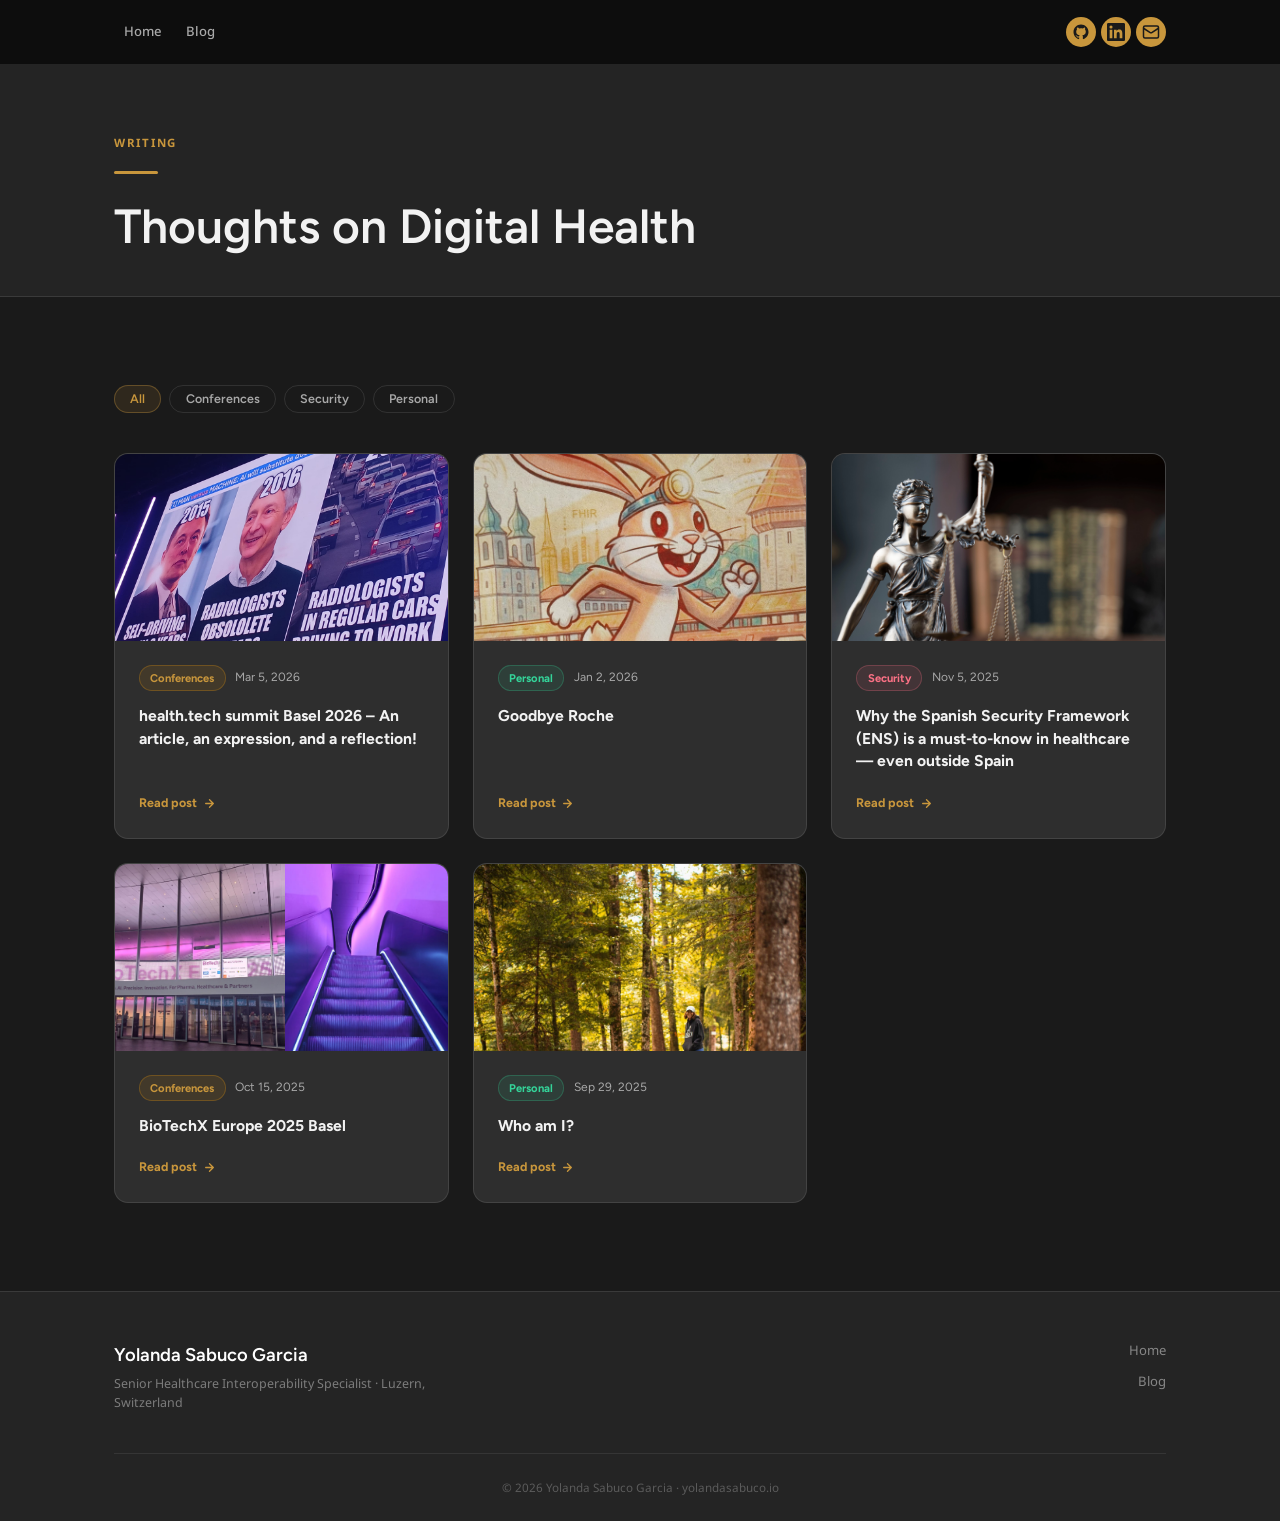
==== blog/index.html @ 7671c520 "Initial commit: static site migrated from WordPress Co-Authored-By: Claude Sonnet 4.6 <noreply@anthr" ====
<!DOCTYPE html>
<html lang="en">
<head>
  <meta charset="UTF-8" />
  <meta name="viewport" content="width=device-width, initial-scale=1.0" />
  <title>Blog — Yolanda Sabuco Garcia</title>
  <meta name="description" content="Articles on healthcare interoperability, FHIR, digital health, security frameworks, and reflections from conferences." />
  <link rel="stylesheet" href="../css/style.css" />
</head>
<body>

<nav class="nav">
  <div class="nav__inner">
    <div class="nav__links">
      <a href="../index.html" class="nav__link">Home</a>
      <a href="../blog/index.html" class="nav__link active">Blog</a>
    </div>
    <div class="nav__social">
      <a href="https://github.com/yoliyu" aria-label="GitHub"><svg width="18" height="18" viewBox="0 0 24 24" fill="currentColor"><path d="M12 2C6.477 2 2 6.477 2 12c0 4.418 2.865 8.166 6.839 9.489.5.092.682-.217.682-.482 0-.237-.009-.868-.013-1.703-2.782.604-3.369-1.342-3.369-1.342-.454-1.155-1.11-1.463-1.11-1.463-.908-.62.069-.608.069-.608 1.003.07 1.531 1.03 1.531 1.03.892 1.529 2.341 1.087 2.91.831.092-.646.35-1.086.636-1.336-2.22-.253-4.555-1.11-4.555-4.943 0-1.091.39-1.984 1.029-2.683-.103-.253-.446-1.27.098-2.647 0 0 .84-.269 2.75 1.025A9.578 9.578 0 0 1 12 6.836c.85.004 1.705.115 2.504.337 1.909-1.294 2.747-1.025 2.747-1.025.546 1.377.203 2.394.1 2.647.64.699 1.028 1.592 1.028 2.683 0 3.842-2.339 4.687-4.566 4.935.359.309.678.919.678 1.852 0 1.336-.012 2.415-.012 2.743 0 .267.18.578.688.48C19.138 20.163 22 16.418 22 12c0-5.523-4.477-10-10-10z"/></svg></a>
      <a href="https://www.linkedin.com/in/yolanda-sabuco-garcia/" aria-label="LinkedIn"><svg width="18" height="18" viewBox="0 0 24 24" fill="currentColor"><path d="M20.447 20.452h-3.554v-5.569c0-1.328-.027-3.037-1.852-3.037-1.853 0-2.136 1.445-2.136 2.939v5.667H9.351V9h3.414v1.561h.046c.477-.9 1.637-1.85 3.37-1.85 3.601 0 4.267 2.37 4.267 5.455v6.286zM5.337 7.433a2.062 2.062 0 0 1-2.063-2.065 2.064 2.064 0 1 1 2.063 2.065zm1.782 13.019H3.555V9h3.564v11.452zM22.225 0H1.771C.792 0 0 .774 0 1.729v20.542C0 23.227.792 24 1.771 24h20.451C23.2 24 24 23.227 24 22.271V1.729C24 .774 23.2 0 22.222 0h.003z"/></svg></a>
      <a href="mailto:info@yolandasabuco.io" aria-label="Email"><svg width="18" height="18" viewBox="0 0 24 24" fill="none" stroke="currentColor" stroke-width="2"><rect x="2" y="4" width="20" height="16" rx="2"/><path d="m22 7-8.97 5.7a1.94 1.94 0 0 1-2.06 0L2 7"/></svg></a>
    </div>
    <button class="nav__hamburger" aria-label="Open menu"><span></span><span></span><span></span></button>
  </div>
  <div class="nav__mobile-menu">
    <a href="../index.html" class="nav__mobile-link">Home</a>
    <a href="../blog/index.html" class="nav__mobile-link">Blog</a>
  </div>
</nav>

<!-- Blog Header -->
<section style="padding-top: calc(var(--nav-height) + 4rem); padding-bottom: 0; background: var(--surface); border-bottom: 1px solid var(--border);">
  <div class="container">
    <div class="section-title">
      <span class="section-label">Writing</span>
      <div class="divider"></div>
      <h1 style="font-size: clamp(2rem, 4vw, 3rem); margin-bottom: 0.5rem;">Thoughts on Digital Health</h1>
  </div>
</section>

<!-- Filter + Posts -->
<section>
  <div class="container">

    <div class="filter-row" role="group" aria-label="Filter posts by category">
      <button class="filter-btn active" data-filter="all">All</button>
      <button class="filter-btn" data-filter="conferences">Conferences</button>
      <button class="filter-btn" data-filter="security">Security</button>
      <button class="filter-btn" data-filter="personal">Personal</button>
    </div>

    <div class="blog-grid">

      <a class="blog-card" data-category="conferences" href="health-tech-summit-2026.html">
        <div class="blog-img-wrap">
          <img class="blog-img" src="../images/blog/WhatsApp-Image-2026-03-04-at-17.52.22.jpeg" alt="health.tech summit Basel 2026" loading="lazy">
        </div>
        <div class="blog-body">
          <div class="blog-meta">
            <span class="cat-pill cat-conferences">Conferences</span>
            <span class="blog-date">Mar 5, 2026</span>
          </div>
          <div class="blog-title">health.tech summit Basel 2026 – An article, an expression, and a reflection!</div>
          <span class="blog-read">
            Read post
            <svg viewBox="0 0 24 24" fill="none" stroke="currentColor" stroke-width="2.5" stroke-linecap="round" stroke-linejoin="round" aria-hidden="true"><path d="M5 12h14M12 5l7 7-7 7"/></svg>
          </span>
        </div>
      </a>

      <a class="blog-card" data-category="personal" href="goodbye-roche.html">
        <div class="blog-img-wrap">
          <img class="blog-img" src="../images/blog/Goodbye-e1767379319124.png" alt="Goodbye Roche" loading="lazy">
        </div>
        <div class="blog-body">
          <div class="blog-meta">
            <span class="cat-pill cat-personal">Personal</span>
            <span class="blog-date">Jan 2, 2026</span>
          </div>
          <div class="blog-title">Goodbye Roche</div>
          <span class="blog-read">
            Read post
            <svg viewBox="0 0 24 24" fill="none" stroke="currentColor" stroke-width="2.5" stroke-linecap="round" stroke-linejoin="round" aria-hidden="true"><path d="M5 12h14M12 5l7 7-7 7"/></svg>
          </span>
        </div>
      </a>

      <a class="blog-card" data-category="security" href="spanish-security-framework.html">
        <div class="blog-img-wrap">
          <img class="blog-img" src="../images/blog/justice-e1762327016691.png" alt="Spanish Security Framework ENS" loading="lazy">
        </div>
        <div class="blog-body">
          <div class="blog-meta">
            <span class="cat-pill cat-security">Security</span>
            <span class="blog-date">Nov 5, 2025</span>
          </div>
          <div class="blog-title">Why the Spanish Security Framework (ENS) is a must-to-know in healthcare — even outside Spain</div>
          <span class="blog-read">
            Read post
            <svg viewBox="0 0 24 24" fill="none" stroke="currentColor" stroke-width="2.5" stroke-linecap="round" stroke-linejoin="round" aria-hidden="true"><path d="M5 12h14M12 5l7 7-7 7"/></svg>
          </span>
        </div>
      </a>

      <a class="blog-card" data-category="conferences" href="biotechx-2025.html">
        <div class="blog-img-wrap">
          <img class="blog-img" src="../images/blog/biotechx.png" alt="BioTechX Europe 2025 Basel" loading="lazy">
        </div>
        <div class="blog-body">
          <div class="blog-meta">
            <span class="cat-pill cat-conferences">Conferences</span>
            <span class="blog-date">Oct 15, 2025</span>
          </div>
          <div class="blog-title">BioTechX Europe 2025 Basel</div>
          <span class="blog-read">
            Read post
            <svg viewBox="0 0 24 24" fill="none" stroke="currentColor" stroke-width="2.5" stroke-linecap="round" stroke-linejoin="round" aria-hidden="true"><path d="M5 12h14M12 5l7 7-7 7"/></svg>
          </span>
        </div>
      </a>

      <a class="blog-card" data-category="personal" href="who-am-i.html">
        <div class="blog-img-wrap">
          <img class="blog-img" src="../images/blog/WhatsApp-Image-2025-09-22-at-23.16.43-1-scaled-e1759166299382.jpeg" alt="Who am I?" loading="lazy" style="object-position:top;">
        </div>
        <div class="blog-body">
          <div class="blog-meta">
            <span class="cat-pill cat-personal">Personal</span>
            <span class="blog-date">Sep 29, 2025</span>
          </div>
          <div class="blog-title">Who am I?</div>
          <span class="blog-read">
            Read post
            <svg viewBox="0 0 24 24" fill="none" stroke="currentColor" stroke-width="2.5" stroke-linecap="round" stroke-linejoin="round" aria-hidden="true"><path d="M5 12h14M12 5l7 7-7 7"/></svg>
          </span>
        </div>
      </a>

    </div>
  </div>
</section>

<footer class="footer">
  <div class="container">
    <div class="footer__inner">
      <div class="footer__brand">
        <div class="footer__logo">Yolanda Sabuco Garcia</div>
        <div class="footer__tagline">Senior Healthcare Interoperability Specialist · Luzern, Switzerland</div>
      </div>
      <div class="footer__links">
        <a href="../index.html"        class="footer__link">Home</a>
        <a href="../blog/index.html"   class="footer__link">Blog</a>
      </div>
    </div>
    <div class="footer__copyright">© 2026 Yolanda Sabuco Garcia · yolandasabuco.io</div>
  </div>
</footer>

<button class="back-to-top" aria-label="Back to top">
  <svg width="16" height="16" viewBox="0 0 24 24" fill="none" stroke="currentColor" stroke-width="2.5"><polyline points="18 15 12 9 6 15"/></svg>
</button>

<script src="../js/main.js"></script>
</body>
</html>
---- css/style.css ----
/* =====================================================
   YOLANDA SABUCO — Portfolio Website
   Design: Academic, Clean, Professional
   ===================================================== */

@import url('https://fonts.googleapis.com/css2?family=Figtree:wght@300;400;500;600;700;800&family=Noto+Sans:ital,wght@0,300;0,400;0,500;0,700;1,400&family=JetBrains+Mono:wght@400;500&display=swap');

/* === VARIABLES === */
:root {
  --bg: #1a1a1a;
  --surface: #242424;
  --surface-2: #2e2e2e;
  --border: rgba(255,255,255,0.10);
  --text: #f2f2f2;
  --text-secondary: #a8a8a8;
  --text-muted: #6e6e6e;
  --accent: #c8963c;
  --accent-hover: #b5832f;
  --accent-warm: #c8963c;
  --accent-warm-hover: #b5832f;
  --accent-warm-light: rgba(200,150,60,0.10);
  --accent-light: rgba(200,150,60,0.10);
  --tag-bg: rgba(255,255,255,0.06);
  --tag-text: #8a8a8a;

  --font-serif: 'Figtree', sans-serif;
  --font-sans: 'Noto Sans', system-ui, -apple-system, sans-serif;
  --font-mono: 'JetBrains Mono', 'Courier New', monospace;

  --banner-height: 36px;
  --nav-height: 64px;
  --max-width: 1100px;
  --max-narrow: 760px;
  --radius-sm: 4px;
  --radius-md: 8px;
  --radius-lg: 14px;

  --shadow-sm: 0 1px 3px rgba(0,0,0,0.45);
  --shadow-md: 0 4px 16px rgba(0,0,0,0.55);
  --shadow-lg: 0 8px 32px rgba(0,0,0,0.65);

  --transition: 200ms ease;
  --transition-slow: 400ms ease;

  /* aliases for ported components */
  --a1: var(--accent);
  --a2: #34d399;
  --a3: var(--accent-warm);
  --muted: var(--text-secondary);
  --fh: var(--font-serif);
  --r: var(--radius-lg);
  --ease: cubic-bezier(.4,0,.2,1);
}

/* === SCROLLBAR === */
::-webkit-scrollbar { width: 3px; }
::-webkit-scrollbar-track { background: var(--bg); }
::-webkit-scrollbar-thumb { background: var(--accent); border-radius: 2px; }

/* === RESET === */
*, *::before, *::after { box-sizing: border-box; margin: 0; padding: 0; }

html {
  scroll-behavior: smooth;
  scroll-padding-top: var(--nav-height);
  font-size: 16px;
}

body {
  font-family: var(--font-sans);
  line-height: 1.65;
  color: var(--text);
  background: var(--bg);
  -webkit-font-smoothing: antialiased;
  overflow-x: hidden;
}

img { max-width: 100%; height: auto; display: block; }
a { color: var(--accent); text-decoration: none; transition: color var(--transition); }
a:hover { color: var(--accent-warm); }
ul, ol { list-style: none; }

/* === TYPOGRAPHY === */
h1, h2, h3, h4, h5 {
  font-family: var(--font-serif);
  font-weight: 600;
  line-height: 1.2;
  color: var(--text);
}
h1 { font-size: clamp(2.4rem, 5vw, 3.6rem); }
h2 { font-size: clamp(1.7rem, 3.5vw, 2.4rem); }
h3 { font-size: clamp(1.2rem, 2.5vw, 1.6rem); }
h4 { font-size: 1.1rem; }
p { margin-bottom: 1em; }
p:last-child { margin-bottom: 0; }

code {
  font-family: var(--font-mono);
  font-size: 0.87em;
  background: var(--surface-2);
  padding: 0.15em 0.4em;
  border-radius: var(--radius-sm);
  color: #34d399;
}

pre {
  font-family: var(--font-mono);
  background: #0d1117;
  color: #e6edf3;
  padding: 1.5rem;
  border-radius: var(--radius-md);
  overflow-x: auto;
  font-size: 0.875rem;
  line-height: 1.65;
  margin: 1.5rem 0;
  border: 1px solid #30363d;
}
pre code { background: none; color: inherit; padding: 0; font-size: inherit; }

/* === LAYOUT === */
.container { max-width: var(--max-width); margin: 0 auto; padding: 0 1.5rem; }
.container--narrow { max-width: var(--max-narrow); }

section { padding: 5.5rem 0; }

.section-label {
  display: inline-block;
  font-size: 0.72rem;
  font-weight: 700;
  letter-spacing: 0.15em;
  text-transform: uppercase;
  color: var(--accent-warm);
  margin-bottom: 0.6rem;
}

.section-title { margin-bottom: 2.5rem; }
.section-title h2 { margin-bottom: 0.5rem; }
.section-title p { color: var(--text-secondary); max-width: 580px; }

.divider {
  width: 44px; height: 3px;
  background: linear-gradient(90deg, var(--accent-warm), var(--accent));
  border-radius: 2px;
  margin: 0.6rem 0 1.5rem;
}

/* === BUTTONS === */
.btn {
  display: inline-flex; align-items: center; gap: 0.5rem;
  padding: 0.6rem 1.35rem;
  border-radius: var(--radius-md);
  font-size: 0.88rem; font-weight: 500; font-family: var(--font-sans);
  cursor: pointer; border: 2px solid transparent;
  transition: all var(--transition);
  text-decoration: none; white-space: nowrap;
}
.btn--primary { background: var(--accent); color: #fff; }
.btn--primary:hover { background: var(--accent-hover); color: #fff; transform: translateY(-1px); box-shadow: var(--shadow-md); }
.btn--warm { background: var(--accent-warm); color: #fff; }
.btn--warm:hover { background: var(--accent-warm-hover); color: #fff; transform: translateY(-1px); box-shadow: var(--shadow-md); }
.btn--outline { background: transparent; color: var(--accent); border-color: var(--border); }
.btn--outline:hover { border-color: var(--accent); background: var(--accent-light); color: var(--accent); }

/* === AI BANNER === */
.ai-banner {
  position: fixed; top: 0; left: 0; right: 0; z-index: 200;
  height: var(--banner-height);
  display: flex; align-items: center; justify-content: center; gap: .6rem;
  font-size: .72rem; font-family: var(--font-sans); letter-spacing: .06em;
  text-transform: uppercase; color: rgba(255,255,255,0.88);
  background: linear-gradient(90deg, #7c3aed, #a855f7, #ec4899, #f59e0b, #a855f7, #7c3aed);
  background-size: 300% 100%;
  animation: bannerShift 6s linear infinite;
  overflow: hidden;
}
.ai-banner::after {
  content: '';
  position: absolute; inset: 0;
  background: linear-gradient(90deg, transparent 0%, rgba(255,255,255,0.12) 50%, transparent 100%);
  animation: bannerShimmer 2.4s ease-in-out infinite;
}
.ai-banner__sparkle {
  font-size: .8rem; opacity: .85;
  animation: sparkle 2s ease-in-out infinite alternate;
}
.ai-banner__text strong { font-weight: 700; letter-spacing: .03em; }

@keyframes bannerShift {
  0%   { background-position: 0% 50%; }
  100% { background-position: 300% 50%; }
}
@keyframes bannerShimmer {
  0%   { transform: translateX(-100%); }
  100% { transform: translateX(100%); }
}
@keyframes sparkle {
  from { transform: scale(1)   rotate(0deg);   opacity: .7; }
  to   { transform: scale(1.3) rotate(20deg);  opacity: 1; }
}

/* Offset nav + hero when banner is present */
.has-banner .nav           { top: var(--banner-height); }
.has-banner .nav__mobile-menu { top: calc(var(--banner-height) + var(--nav-height)); }
.has-banner .hero          { padding-top: calc(var(--banner-height) + var(--nav-height) + 4.5rem); }
html:has(body.has-banner)  { scroll-padding-top: calc(var(--banner-height) + var(--nav-height)); }

/* === NAVIGATION === */
.nav {
  position: fixed; top: 0; left: 0; right: 0; z-index: 100;
  height: var(--nav-height);
  background: rgba(12,12,12,0.94);
  backdrop-filter: blur(12px);
  border-bottom: 1px solid transparent;
  transition: border-color var(--transition), box-shadow var(--transition);
}
.nav.scrolled { border-color: var(--border); box-shadow: var(--shadow-sm); }

.nav__inner {
  display: flex; align-items: center; justify-content: space-between;
  height: 100%; max-width: var(--max-width); margin: 0 auto; padding: 0 1.5rem;
}

.nav__logo {
  display: flex; align-items: center; gap: 0.7rem;
  font-family: var(--font-serif); font-size: 1.1rem; font-weight: 600;
  color: var(--text);
}
.nav__logo img { height: 34px; width: auto; mix-blend-mode: screen; }

.nav__links { display: flex; align-items: center; gap: 0.15rem; }

.nav__link {
  font-size: 0.82rem; font-weight: 500; color: var(--text-secondary);
  padding: 0.35rem 0.65rem; border-radius: var(--radius-sm);
  transition: color var(--transition), background var(--transition);
}
.nav__link:hover, .nav__link.active { color: var(--accent); background: var(--accent-light); }

.nav__social { display: flex; align-items: center; gap: 0.3rem; margin-left: 0.5rem; }
.nav__social a {
  display: flex; align-items: center; justify-content: center;
  width: 30px; height: 30px; border-radius: 50%;
  background: var(--accent); color: var(--bg);
  transition: background var(--transition), transform var(--transition);
}
.nav__social a:hover { background: var(--accent-hover); transform: scale(1.08); color: var(--bg); }

.nav__hamburger {
  display: none; flex-direction: column; gap: 5px;
  cursor: pointer; padding: 0.4rem; background: none; border: none;
}
.nav__hamburger span { display: block; width: 22px; height: 2px; background: var(--text); transition: all var(--transition); }

.nav__mobile-menu {
  display: none;
  position: fixed; top: var(--nav-height); left: 0; right: 0;
  background: var(--bg); border-bottom: 1px solid var(--border);
  padding: 1rem 1.5rem; flex-direction: column; gap: 0.25rem;
  box-shadow: var(--shadow-md); z-index: 99;
}
.nav__mobile-menu.open { display: flex; }
.nav__mobile-link {
  padding: 0.6rem 0.75rem; color: var(--text); border-radius: var(--radius-sm);
  font-size: 0.95rem; font-weight: 500; transition: background var(--transition);
}
.nav__mobile-link:hover { background: var(--surface); color: var(--accent); }

/* === HERO === */
.hero {
  padding-top: calc(var(--nav-height) + 4.5rem);
  padding-bottom: 5rem;
  min-height: 92vh;
  display: flex; align-items: center;
}

.hero__inner {
  display: grid;
  grid-template-columns: 1fr 340px;
  gap: 4rem; align-items: center;
}

.hero__open-to-work {
  display: inline-flex; align-items: center; gap: 0.5rem;
  background: rgba(34,197,94,0.1); border: 1px solid rgba(34,197,94,0.4);
  color: #22c55e; padding: 0.3rem 0.85rem; border-radius: 100px;
  font-size: 0.78rem; font-weight: 600; margin-bottom: 0.6rem;
  letter-spacing: 0.03em;
}
.hero__open-to-work::before {
  content: ''; width: 6px; height: 6px;
  background: #22c55e; border-radius: 50%;
  animation: pulse-green 2s ease-in-out infinite;
}
@keyframes pulse-green {
  0%, 100% { opacity: 1; transform: scale(1); }
  50% { opacity: 0.5; transform: scale(0.8); }
}

.hero__badge {
  display: inline-flex; align-items: center; gap: 0.5rem;
  background: var(--accent-warm-light); border: 1px solid rgba(245,158,11,0.35);
  color: var(--accent-warm); padding: 0.3rem 0.85rem; border-radius: 100px;
  font-size: 0.78rem; font-weight: 600; margin-bottom: 1.25rem;
  letter-spacing: 0.03em;
}
.hero__badge::before {
  content: ''; width: 6px; height: 6px;
  background: var(--accent-warm); border-radius: 50%;
}

.hero__name { font-size: clamp(2.8rem, 6vw, 4rem); line-height: 1.05; margin-bottom: 0.4rem; }
.hero__name .accent { color: var(--accent); }

.hero__title {
  font-family: var(--font-serif); font-size: clamp(1.05rem, 2vw, 1.3rem);
  color: var(--text-secondary); font-weight: 400; font-style: italic;
  margin-bottom: 1.5rem;
}

.hero__bio {
  font-size: 1rem; color: var(--text-secondary);
  line-height: 1.75; max-width: 500px; margin-bottom: 1.75rem;
}

.hero__stats { display: flex; gap: 2.5rem; margin-bottom: 2rem; }
.hero__stat-value { font-family: var(--font-serif); font-size: 2.2rem; font-weight: 700; color: var(--accent); line-height: 1; }
.hero__stat-label { font-size: 0.72rem; color: var(--text-muted); margin-top: 0.2rem; }

.hero__cta { display: flex; flex-wrap: wrap; gap: 0.75rem; }

.hero__img-wrapper { position: relative; }
.hero__img {
  width: 100%; aspect-ratio: 4/5; object-fit: cover;
  border-radius: var(--radius-lg);
  object-position: center top;
  filter: brightness(0.88) contrast(1.08) saturate(0.92);
  mask-image: radial-gradient(ellipse 78% 88% at 50% 38%, black 48%, transparent 86%);
  -webkit-mask-image: radial-gradient(ellipse 78% 88% at 50% 38%, black 48%, transparent 86%);
}
.hero__img-card {
  position: absolute; bottom: 1.5rem; left: -1.5rem;
  background: var(--bg); border-radius: var(--radius-md);
  padding: 0.8rem 1.1rem; box-shadow: var(--shadow-md);
  border: 1px solid var(--border);
}
.hero__img-card-val { font-family: var(--font-serif); font-size: 1.4rem; font-weight: 700; color: var(--accent-warm); line-height: 1; }
.hero__img-card-lbl { font-size: 0.68rem; color: var(--text-muted); margin-top: 0.2rem; }

/* === EXPERTISE === */
.expertise-section {
  background: var(--surface);
  position: relative;
  overflow: hidden;
}
.expertise-section::before {
  content: '';
  position: absolute;
  right: -6%;
  top: 50%;
  transform: translateY(-50%);
  width: 520px;
  height: 520px;
  background: url('../images/logo.png') center / contain no-repeat;
  opacity: 0.07;
  pointer-events: none;
  mix-blend-mode: screen;
}
.expertise-section .container {
  max-width: 1340px;
}

.expertise-grid {
  display: grid;
  grid-template-columns: repeat(4, 1fr);
  gap: 1.25rem;
}

.expertise-card {
  background: var(--surface-2);
  border: 1px solid var(--border);
  border-radius: var(--radius-lg);
  padding: 2rem;
  position: relative;
  overflow: hidden;
  transition: transform 300ms ease, border-color 300ms ease, box-shadow 300ms ease;
}
.expertise-card::after {
  content: '';
  position: absolute;
  top: 0; left: 0; right: 0;
  height: 2px;
  background: linear-gradient(90deg, var(--accent), #34d399);
  transform: scaleX(0);
  transform-origin: left;
  transition: transform 400ms ease;
}
.expertise-card:hover {
  transform: translateY(-5px);
  border-color: rgba(200,150,60,0.30);
  box-shadow: var(--shadow-lg);
}
.expertise-card:hover::after { transform: scaleX(1); }

.expertise-card__icon {
  width: 46px; height: 46px;
  border-radius: var(--radius-md);
  display: flex; align-items: center; justify-content: center;
  margin-bottom: 1.25rem;
}
.expertise-card__icon svg { width: 22px; height: 22px; }
.expertise-card__icon--blue  { background: rgba(200,150,60,0.12); color: var(--accent); }
.expertise-card__icon--green { background: rgba(52,211,153,0.12);  color: #34d399; }
.expertise-card__icon--amber { background: rgba(245,158,11,0.12);  color: var(--accent-warm); }
.expertise-card__icon--rose  { background: rgba(251,113,133,0.12); color: #fb7185; }

.expertise-card__title {
  font-family: var(--font-serif);
  font-weight: 700;
  font-size: 1rem;
  margin-bottom: 0.65rem;
  color: var(--text);
}
.expertise-card__text { color: var(--text-secondary); font-size: 0.875rem; line-height: 1.72; }

/* === EXPERIENCE TIMELINE === */
.exp-timeline { position: relative; max-width: 780px; }
.exp-timeline::before {
  content: ''; position: absolute;
  left: 0; top: 8px; bottom: 40px; width: 1px;
  background: linear-gradient(to bottom, var(--accent), transparent);
}

.t-item {
  padding-left: 2.75rem;
  padding-bottom: 3rem;
  position: relative;
}
.t-item:last-child { padding-bottom: 0; }
.t-item::before {
  content: ''; position: absolute;
  left: -5px; top: 6px;
  width: 11px; height: 11px; border-radius: 50%;
  background: var(--accent);
  box-shadow: 0 0 0 3px var(--bg), 0 0 0 6px rgba(200,150,60,0.25);
}

.t-date {
  font-size: 0.78rem; color: #34d399; font-weight: 600;
  letter-spacing: 0.04em; margin-bottom: 0.3rem;
}
.t-company {
  font-size: 1.1rem; font-weight: 800; margin-bottom: 0.2rem;
}
.t-role {
  font-size: 0.82rem; color: var(--accent); font-weight: 600;
  margin-bottom: 0.65rem;
}
.t-desc { color: var(--text-secondary); font-size: 0.875rem; line-height: 1.72; }

/* === SKILLS — Technical Arsenal === */
.sec-label {
  font-size: .72rem; font-weight: 700; letter-spacing: .12em;
  text-transform: uppercase; color: var(--accent);
  font-family: var(--font-serif); margin-bottom: .65rem;
}
.sec-sub {
  color: var(--text-secondary); max-width: 560px;
  line-height: 1.8; margin-bottom: 3.5rem;
}
/* === SKILLS GRID === */
.skills-grid {
  display: grid;
  grid-template-columns: repeat(3, 1fr);
  gap: 1.25rem;
}
@media (max-width: 900px) { .skills-grid { grid-template-columns: repeat(2, 1fr); } }
@media (max-width: 560px)  { .skills-grid { grid-template-columns: 1fr; } }

.skill-card {
  background: var(--bg);
  border: 1px solid rgba(200,150,60,0.18);
  border-radius: 12px;
  padding: 1.4rem 1.4rem 1.2rem;
  display: flex; flex-direction: column; gap: .75rem;
  transition: border-color 300ms ease, box-shadow 300ms ease, transform 300ms ease;
  position: relative; overflow: hidden;
}
.skill-card::before {
  content: '';
  position: absolute; inset: 0;
  background: radial-gradient(ellipse at top left, rgba(200,150,60,0.07) 0%, transparent 65%);
  pointer-events: none;
}
.skill-card:hover {
  border-color: rgba(200,150,60,0.55);
  box-shadow: 0 0 22px rgba(200,150,60,0.15), 0 4px 24px rgba(0,0,0,0.35);
  transform: translateY(-3px);
}

.skill-card__icon {
  font-size: 1.5rem; line-height: 1;
}
.skill-card__title {
  font-size: .95rem; font-weight: 700;
  color: var(--accent); letter-spacing: .01em;
  font-family: var(--font-sans); margin: 0;
}
.skill-card__tags {
  display: flex; flex-wrap: wrap; gap: .4rem;
}
.stag {
  font-size: .75rem; font-family: var(--font-sans);
  background: rgba(200,150,60,0.10);
  color: var(--text-secondary);
  border: 1px solid rgba(200,150,60,0.22);
  border-radius: 999px;
  padding: .2rem .65rem;
  white-space: nowrap;
  transition: background 200ms ease, color 200ms ease, border-color 200ms ease;
}
.skill-card:hover .stag {
  background: rgba(200,150,60,0.18);
  color: var(--text);
  border-color: rgba(200,150,60,0.45);
}

/* === REVEAL ANIMATION (.r / .show) === */
.r { opacity: 0; transform: translateY(22px); transition: opacity 600ms var(--ease), transform 600ms var(--ease); }
.r.show { opacity: 1; transform: translateY(0); }
.r.d1 { transition-delay: 80ms; }
.r.d2 { transition-delay: 160ms; }
.r.d3 { transition-delay: 240ms; }
.r.d4 { transition-delay: 320ms; }

/* === PROJECTS === */
.projects__grid { display: grid; grid-template-columns: repeat(auto-fill, minmax(310px, 1fr)); gap: 1.4rem; }

.project-card {
  background: var(--bg); border: 1px solid var(--border); border-radius: var(--radius-lg);
  padding: 1.75rem; transition: transform 300ms var(--ease), border-color 300ms var(--ease), box-shadow 300ms var(--ease);
  position: relative; overflow: hidden; display: flex; flex-direction: column;
}
.project-card::before {
  content: ''; position: absolute; top: 0; left: 0; right: 0; height: 2px;
  background: linear-gradient(90deg, var(--accent), var(--accent-warm));
  transform: scaleX(0.12); transform-origin: left;
  transition: transform 300ms var(--ease), opacity 300ms;
  opacity: 0.45;
}
.project-card:hover { box-shadow: 0 16px 48px rgba(0,0,0,0.5); transform: translateY(-3px); border-color: rgba(200,150,60,0.22); }
.project-card:hover::before { transform: scaleX(1); opacity: 1; }
.project-card__num {
  position: absolute; top: 1.1rem; right: 1.25rem;
  font-family: var(--font-serif); font-size: 3.5rem; font-weight: 800; line-height: 1;
  color: rgba(200,150,60,0.07); letter-spacing: -0.03em; pointer-events: none; user-select: none;
  transition: color 300ms;
}
.project-card:hover .project-card__num { color: rgba(200,150,60,0.12); }
.project-card__title { font-family: var(--font-serif); font-size: 1.05rem; font-weight: 600; margin-bottom: 0.6rem; line-height: 1.4; padding-right: 2rem; }
.project-card__desc { font-size: 0.84rem; color: var(--text-secondary); margin-bottom: 1rem; line-height: 1.65; flex: 1; }
.project-card__tags { display: flex; flex-wrap: wrap; gap: 0.35rem; margin-bottom: 1.1rem; }
.project-card__link {
  font-size: 0.78rem; color: var(--accent); font-weight: 600;
  display: inline-flex; align-items: center; gap: 0.3rem;
  letter-spacing: 0.02em; transition: gap var(--transition), color var(--transition);
  margin-top: auto;
}
.project-card__link:hover { gap: 0.5rem; color: var(--accent-hover); }

.tag {
  background: var(--tag-bg); color: var(--tag-text);
  padding: 0.18rem 0.55rem; border-radius: 100px;
  font-size: 0.7rem; font-weight: 500;
}

/* === EDUCATION === */
.education__grid { display: grid; grid-template-columns: repeat(auto-fill, minmax(280px, 1fr)); gap: 1.25rem; }
.education-card {
  background: var(--bg);
  border: 1px solid rgba(200,150,60,0.18);
  border-radius: 12px;
  padding: 1.4rem;
  position: relative; overflow: hidden;
  transition: border-color 300ms ease, box-shadow 300ms ease, transform 300ms ease;
}
.education-card::before {
  content: '';
  position: absolute; top: 0; left: 0; right: 0; height: 2px;
  background: linear-gradient(90deg, transparent, var(--accent), transparent);
  opacity: 0;
  transition: opacity 300ms ease;
}
.education-card::after {
  content: '';
  position: absolute; inset: 0;
  background: radial-gradient(ellipse at top left, rgba(200,150,60,0.07) 0%, transparent 65%);
  pointer-events: none;
}
.education-card:hover {
  border-color: rgba(200,150,60,0.55);
  box-shadow: 0 0 22px rgba(200,150,60,0.15), 0 4px 24px rgba(0,0,0,0.35);
  transform: translateY(-3px);
}
.education-card:hover::before { opacity: 1; }
.education-card__degree { font-weight: 700; font-size: 1rem; margin-bottom: 0.35rem; color: var(--text); }
.education-card__school { font-size: 0.83rem; color: var(--text-secondary); margin-bottom: 0.75rem; }
.education-card__note { font-size: 0.75rem; color: var(--text-muted); font-style: italic; margin-bottom: 0.6rem; }
.education-badge {
  display: inline-block; background: rgba(200,150,60,0.10); color: var(--accent-warm);
  border: 1px solid rgba(200,150,60,0.28);
  padding: 0.18rem 0.65rem; border-radius: 999px; font-size: 0.7rem; font-weight: 600;
  font-family: var(--font-sans); letter-spacing: 0.03em;
}

.certs-grid { display: flex; flex-wrap: wrap; gap: 0.75rem; margin-top: 2rem; }
.cert-badge {
  display: flex; align-items: center; gap: 0.6rem;
  background: var(--bg); border: 1px solid var(--border); border-radius: var(--radius-md);
  padding: 0.6rem 0.95rem; font-size: 0.82rem; transition: all var(--transition);
}
.cert-badge:hover { border-color: var(--accent-warm); background: var(--accent-warm-light); }
.cert-badge__icon { font-size: 1.1rem; }
.cert-badge__issuer { font-size: 0.7rem; color: var(--text-muted); }

/* === PUBLICATIONS === */
.publications { background: var(--surface); }
.publications__list { display: flex; flex-direction: column; gap: 1rem; }
.pub-item {
  display: flex; gap: 1.1rem; align-items: flex-start;
  padding: 1.15rem 1.25rem; background: var(--bg);
  border-radius: var(--radius-md); border: 1px solid var(--border);
  transition: all var(--transition);
}
.pub-item:hover { border-color: var(--accent); background: var(--accent-light); }
.pub-item__year { flex-shrink: 0; font-family: var(--font-serif); font-size: 0.82rem; color: var(--accent-warm); font-weight: 600; min-width: 40px; padding-top: 0.15rem; }
.pub-item__type {
  display: inline-block; background: var(--tag-bg); color: var(--tag-text);
  padding: 0.12rem 0.5rem; border-radius: 100px; font-size: 0.68rem; font-weight: 600;
  margin-bottom: 0.3rem;
}
.pub-item__title { font-weight: 600; font-size: 0.92rem; margin-bottom: 0.2rem; color: var(--text); }
.pub-item__venue { font-size: 0.8rem; color: var(--text-muted); font-style: italic; }

/* === BLOG === */
.filter-row { display: flex; gap: .5rem; flex-wrap: wrap; margin-bottom: 2.5rem; }
.filter-btn {
  padding: .35rem .95rem; border-radius: 100px; border: 1px solid var(--border);
  background: transparent; color: var(--text-secondary);
  font-family: var(--font-serif); font-size: .78rem; font-weight: 600;
  cursor: pointer; transition: background 200ms, border-color 200ms, color 200ms;
}
.filter-btn:hover, .filter-btn.active {
  background: rgba(200,150,60,.12); border-color: rgba(200,150,60,.35); color: var(--accent);
}
.blog-grid { display: grid; grid-template-columns: repeat(auto-fill, minmax(300px, 1fr)); gap: 1.5rem; }
.blog-card {
  background: var(--surface-2); border: 1px solid var(--border);
  border-radius: var(--radius-lg); overflow: hidden; cursor: pointer;
  transition: transform 300ms var(--ease), border-color 300ms var(--ease), box-shadow 300ms var(--ease);
  text-decoration: none; color: inherit; display: flex; flex-direction: column;
}
.blog-card:hover { transform: translateY(-5px); border-color: rgba(200,150,60,.25); box-shadow: 0 20px 56px rgba(0,0,0,.45); }
.blog-card[hidden] { display: none; }
.blog-img { width: 100%; aspect-ratio: 16/9; object-fit: cover; transition: transform 400ms var(--ease); }
.blog-card:hover .blog-img { transform: scale(1.04); }
.blog-img-wrap { overflow: hidden; flex-shrink: 0; }
.blog-body { padding: 1.5rem; display: flex; flex-direction: column; flex: 1; }
.blog-meta { display: flex; align-items: center; gap: .6rem; margin-bottom: .85rem; }
.cat-pill { padding: .18rem .65rem; border-radius: 100px; font-size: .7rem; font-weight: 700; font-family: var(--font-serif); }
.cat-interoperability { background: rgba(200,150,60,.12); border: 1px solid rgba(200,150,60,.25); color: var(--accent); }
.cat-conferences      { background: rgba(245,158,11,.1);  border: 1px solid rgba(245,158,11,.25);  color: var(--accent-warm); }
.cat-security         { background: rgba(251,113,133,.1); border: 1px solid rgba(251,113,133,.25); color: #fb7185; }
.cat-personal         { background: rgba(52,211,153,.1);  border: 1px solid rgba(52,211,153,.25);  color: #34d399; }
.blog-date { font-size: .75rem; color: var(--text-secondary); font-family: var(--font-serif); }
.blog-title { font-family: var(--font-serif); font-weight: 700; font-size: .98rem; line-height: 1.45; margin-bottom: auto; }
.blog-read {
  display: inline-flex; align-items: center; gap: .35rem; margin-top: 1.25rem;
  font-family: var(--font-serif); font-size: .78rem; font-weight: 700;
  color: var(--accent); text-decoration: none; transition: gap 200ms;
}
.blog-card:hover .blog-read { gap: .55rem; }
.blog-read svg { width: 13px; height: 13px; }

/* === FSH TUTORIAL CALLOUT === */
.tut-callout {
  position: relative;
  overflow: hidden;
  padding: 6rem 0;
  background: linear-gradient(135deg, #8a6020 0%, #c8963c 45%, #b5832f 100%);
}
.tut-callout__sphere {
  position: absolute;
  right: -5%;
  top: 50%;
  transform: translateY(-50%);
  width: 600px;
  height: 600px;
  background: url('../images/logo.png') center / contain no-repeat;
  opacity: 0.18;
  mix-blend-mode: screen;
  pointer-events: none;
}
.tut-callout__inner {
  display: flex;
  align-items: center;
  justify-content: space-between;
  gap: 4rem;
  flex-wrap: wrap;
  position: relative;
  z-index: 1;
}
.tut-callout__content { flex: 1; min-width: 280px; }
.tut-callout__label {
  display: inline-block;
  font-size: 0.7rem;
  font-weight: 700;
  letter-spacing: 0.18em;
  text-transform: uppercase;
  color: rgba(255,255,255,0.6);
  margin-bottom: 1rem;
}
.tut-callout__title {
  font-family: var(--font-serif);
  font-size: clamp(2.4rem, 5vw, 3.8rem);
  font-weight: 800;
  color: #ffffff;
  line-height: 1.05;
  margin-bottom: 1.25rem;
  letter-spacing: -0.02em;
}
.tut-callout__desc {
  font-size: 1rem;
  color: rgba(255,255,255,0.78);
  line-height: 1.75;
  max-width: 500px;
  margin-bottom: 2rem;
}
.tut-callout__cta {
  display: inline-flex;
  align-items: center;
  gap: 0.55rem;
  background: #1a1a1a;
  color: #ffffff;
  padding: 0.75rem 1.6rem;
  border-radius: var(--radius-md);
  font-family: var(--font-serif);
  font-weight: 600;
  font-size: 0.95rem;
  text-decoration: none;
  transition: background 200ms, transform 200ms, box-shadow 200ms;
  box-shadow: 0 4px 18px rgba(0,0,0,0.35);
}
.tut-callout__cta:hover {
  background: #000;
  color: #ffffff;
  transform: translateY(-2px);
  box-shadow: 0 8px 28px rgba(0,0,0,0.5);
}
.tut-callout__stats {
  display: flex;
  flex-direction: column;
  gap: 1rem;
}
.tut-callout__stat {
  background: rgba(0,0,0,0.22);
  border: 1px solid rgba(255,255,255,0.15);
  border-radius: var(--radius-lg);
  padding: 1.1rem 1.6rem;
  min-width: 180px;
  backdrop-filter: blur(8px);
  transition: background 200ms, border-color 200ms;
}
.tut-callout__stat:hover {
  background: rgba(0,0,0,0.35);
  border-color: rgba(255,255,255,0.28);
}
.tut-callout__stat-val {
  font-family: var(--font-serif);
  font-size: 1.9rem;
  font-weight: 800;
  color: #ffffff;
  line-height: 1;
  margin-bottom: 0.3rem;
}
.tut-callout__stat-lbl {
  font-size: 0.75rem;
  color: rgba(255,255,255,0.6);
  letter-spacing: 0.03em;
}

/* === FSH CALLOUT (homepage banner) === */
.fsh-callout {
  background: var(--surface);
  position: relative;
  overflow: hidden;
  padding: 5.5rem 0;
}
.fsh-callout::before {
  content: '';
  position: absolute;
  inset: 0;
  background:
    radial-gradient(ellipse 70% 90% at 0% 50%, rgba(200,150,60,0.13) 0%, transparent 65%),
    radial-gradient(ellipse 50% 60% at 100% 30%, rgba(200,150,60,0.07) 0%, transparent 60%);
  pointer-events: none;
}
.fsh-callout__inner {
  display: flex;
  align-items: center;
  gap: 3.5rem;
  flex-wrap: wrap;
  position: relative;
  z-index: 1;
}
.fsh-callout__content {
  flex: 1;
  min-width: 280px;
}
.fsh-callout__eyebrow {
  display: inline-block;
  font-size: 0.72rem;
  font-weight: 700;
  letter-spacing: 0.15em;
  text-transform: uppercase;
  color: var(--accent);
  margin-bottom: 0.75rem;
}
.fsh-callout__title {
  font-family: var(--font-serif);
  font-size: clamp(2.2rem, 4vw, 3.2rem);
  font-weight: 700;
  color: var(--text);
  line-height: 1.1;
  margin-bottom: 1rem;
  letter-spacing: -0.01em;
}
.fsh-callout__title span { color: var(--accent); }
.fsh-callout__desc {
  color: var(--text-secondary);
  max-width: 460px;
  margin-bottom: 1.75rem;
  line-height: 1.75;
  font-size: 0.97rem;
}
.fsh-callout__badges {
  display: flex;
  gap: 0.875rem;
  flex-wrap: wrap;
  margin-bottom: 2rem;
}
.fsh-callout__badge {
  background: var(--bg);
  border: 1px solid var(--border);
  border-radius: var(--radius-md);
  padding: 0.7rem 1.1rem;
  min-width: 80px;
  text-align: center;
  transition: border-color var(--transition);
}
.fsh-callout__badge:hover { border-color: var(--accent); }
.fsh-callout__badge-val {
  font-family: var(--font-serif);
  font-size: 1.4rem;
  font-weight: 700;
  color: var(--accent);
  line-height: 1;
}
.fsh-callout__badge-lbl {
  font-size: 0.7rem;
  color: var(--text-muted);
  margin-top: 0.25rem;
  letter-spacing: 0.02em;
}
/* code editor window */
.fsh-callout__window {
  flex: 1;
  min-width: 300px;
  max-width: 500px;
  background: #0d1117;
  border: 1px solid #30363d;
  border-radius: var(--radius-lg);
  overflow: hidden;
  box-shadow:
    var(--shadow-lg),
    0 0 0 1px rgba(200,150,60,0.15),
    0 0 50px rgba(200,150,60,0.08);
}
.fsh-window-bar {
  display: flex;
  align-items: center;
  gap: 0.4rem;
  padding: 0.625rem 1rem;
  background: #161b22;
  border-bottom: 1px solid #30363d;
}
.fsh-dot {
  width: 11px;
  height: 11px;
  border-radius: 50%;
  flex-shrink: 0;
}
.fsh-dot--r { background: #ff5f57; }
.fsh-dot--y { background: #febc2e; }
.fsh-dot--g { background: #28c840; }
.fsh-window-bar__name {
  font-family: var(--font-mono);
  font-size: 0.72rem;
  color: #8b949e;
  margin-left: 0.5rem;
}
.fsh-window-body {
  margin: 0;
  padding: 1.25rem 1.5rem;
  background: #0d1117;
  border: none;
  border-radius: 0;
  font-size: 0.8rem;
  line-height: 1.75;
  overflow-x: auto;
}
/* FSH syntax tokens */
.fsh-kw   { color: #ff7b72; }
.fsh-val  { color: #79c0ff; }
.fsh-id   { color: #d2a8ff; }
.fsh-str  { color: #a5d6ff; }
.fsh-card { color: #f2cc60; }
.fsh-flag { color: #c8963c; }
.fsh-bullet { color: #8b949e; }
.fsh-url  { color: #79c0ff; }

/* === CONTACT === */
.contact { background: var(--surface); }
.contact__inner { display: grid; grid-template-columns: 1fr 1fr; gap: 4rem; align-items: start; }
.contact__desc { color: var(--text-secondary); margin-bottom: 2rem; font-size: 0.97rem; }
.contact__links { display: flex; flex-direction: column; gap: 0.65rem; }
.contact__link {
  display: flex; align-items: center; gap: 0.85rem;
  padding: 0.8rem 1rem; background: var(--bg); border: 1px solid var(--border);
  border-radius: var(--radius-md); color: var(--text); transition: all var(--transition);
}
.contact__link:hover { border-color: var(--accent); background: var(--accent-light); color: var(--accent); transform: translateX(4px); }
.contact__link-icon {
  width: 36px; height: 36px; background: var(--accent-warm-light);
  border-radius: var(--radius-sm); display: flex; align-items: center; justify-content: center; font-size: 1rem; flex-shrink: 0;
}
.contact__link-label { font-size: 0.7rem; color: var(--text-muted); margin-bottom: 0.1rem; }
.contact__link-text { font-size: 0.88rem; }

/* === FOOTER === */
.footer { background: var(--surface); color: rgba(255,255,255,0.65); padding: 3rem 0 1.5rem; border-top: 1px solid var(--border); }
.footer__inner { display: flex; justify-content: space-between; align-items: flex-start; flex-wrap: wrap; gap: 2.5rem; margin-bottom: 2.5rem; }
.footer__logo { font-family: var(--font-serif); font-size: 1.15rem; color: white; margin-bottom: 0.3rem; font-weight: 600; }
.footer__tagline { font-size: 0.78rem; color: rgba(255,255,255,0.4); max-width: 320px; line-height: 1.5; }
.footer__socials { display: flex; gap: 1rem; margin-top: 1.1rem; }
.footer__social-link {
  color: rgba(255,255,255,0.35); transition: color var(--transition);
  display: flex; align-items: center;
}
.footer__social-link:hover { color: var(--accent); }
.footer__links { display: flex; flex-direction: column; gap: 0.6rem; align-items: flex-end; }
.footer__link { color: rgba(255,255,255,0.45); font-size: 0.82rem; transition: color var(--transition); }
.footer__link:hover { color: white; }
.footer__copyright { text-align: center; font-size: 0.73rem; color: rgba(255,255,255,0.25); padding-top: 1.5rem; border-top: 1px solid rgba(255,255,255,0.08); }

/* === BACK TO TOP === */
.back-to-top {
  position: fixed; bottom: 1.5rem; right: 1.5rem; z-index: 50;
  width: 40px; height: 40px; background: var(--accent); color: white;
  border: none; border-radius: 50%; cursor: pointer;
  display: flex; align-items: center; justify-content: center;
  box-shadow: var(--shadow-md); opacity: 0; transform: translateY(10px);
  pointer-events: none; transition: all var(--transition);
}
.back-to-top.visible { opacity: 1; transform: translateY(0); pointer-events: auto; }
.back-to-top:hover { background: var(--accent-warm); transform: translateY(-2px); }

/* === REVEAL ANIMATIONS === */
.reveal { opacity: 0; transform: translateY(20px); transition: opacity 0.6s ease, transform 0.6s ease; }
.reveal.visible { opacity: 1; transform: translateY(0); }
.reveal-d1 { transition-delay: 0.1s; }
.reveal-d2 { transition-delay: 0.2s; }
.reveal-d3 { transition-delay: 0.3s; }
.reveal-d4 { transition-delay: 0.4s; }

/* =====================================================
   BLOG PAGES
   ===================================================== */
.blog-hero {
  padding-top: calc(var(--nav-height) + 3rem); padding-bottom: 2.5rem;
  background: var(--surface); border-bottom: 1px solid var(--border);
}
.post-cat {
  display: inline-block; font-size: 0.72rem; font-weight: 700;
  letter-spacing: 0.12em; text-transform: uppercase; color: var(--accent-warm); margin-bottom: 1rem;
}
.post-title { font-size: clamp(1.7rem, 4vw, 2.7rem); line-height: 1.2; margin-bottom: 1rem; max-width: 800px; }
.post-meta { display: flex; flex-wrap: wrap; gap: 1rem; font-size: 0.83rem; color: var(--text-muted); align-items: center; }
.post-meta-item { display: flex; align-items: center; gap: 0.3rem; }

.post-img { width: 100%; max-height: 420px; object-fit: cover; border-radius: var(--radius-lg); margin: 2rem 0; box-shadow: var(--shadow-md); }

.post-body { padding: 2.5rem 0 5rem; }
.post-body__inner { max-width: 720px; margin: 0 auto; padding: 0 1.5rem; }
.post-body__inner h2 { font-size: 1.55rem; margin: 2rem 0 0.7rem; padding-bottom: 0.45rem; border-bottom: 2px solid var(--border); }
.post-body__inner h3 { font-size: 1.25rem; color: var(--accent); margin: 1.5rem 0 0.5rem; }
.post-body__inner h4 { font-size: 1.05rem; margin: 1.25rem 0 0.4rem; }
.post-body__inner p { color: var(--text-secondary); line-height: 1.8; margin-bottom: 1.2rem; }
.post-body__inner ul, .post-body__inner ol { padding-left: 1.5rem; margin-bottom: 1.2rem; color: var(--text-secondary); }
.post-body__inner ul { list-style: disc; }
.post-body__inner ol { list-style: decimal; }
.post-body__inner li { margin-bottom: 0.4rem; line-height: 1.65; }
.post-body__inner blockquote {
  margin: 1.5rem 0; padding: 1rem 1.4rem;
  border-left: 4px solid var(--accent-warm);
  background: var(--accent-warm-light); border-radius: 0 var(--radius-md) var(--radius-md) 0;
  font-style: italic; color: var(--text);
}
.post-body__inner a { text-decoration: underline; text-underline-offset: 3px; }
.post-body__inner img { border-radius: var(--radius-md); margin: 1.5rem 0; box-shadow: var(--shadow-md); }

.ref-box {
  background: var(--surface); border: 1px solid var(--border); border-radius: var(--radius-md);
  padding: 1rem 1.2rem; margin: 1.2rem 0; font-size: 0.875rem; color: var(--text-secondary);
}
.ref-box cite { font-style: normal; font-weight: 600; color: var(--text); }

.author-box {
  background: var(--surface); border: 1px solid var(--border); border-radius: var(--radius-lg);
  padding: 1.5rem; display: flex; gap: 1.2rem; align-items: flex-start; margin-top: 3rem;
}
.author-box__avatar { width: 60px; height: 60px; border-radius: 50%; object-fit: cover; flex-shrink: 0; object-position: top; }
.author-box__name { font-weight: 600; margin-bottom: 0.2rem; }
.author-box__desc { font-size: 0.85rem; color: var(--text-secondary); margin-bottom: 0.65rem; }
.author-box__links { display: flex; gap: 0.7rem; }
.author-box__links a { font-size: 0.8rem; color: var(--text-muted); }
.author-box__links a:hover { color: var(--accent); }

.post-nav { display: grid; grid-template-columns: 1fr 1fr; gap: 1rem; margin-top: 2rem; padding-top: 2rem; border-top: 1px solid var(--border); }
.post-nav__item { padding: 1rem; background: var(--surface); border: 1px solid var(--border); border-radius: var(--radius-md); transition: all var(--transition); }
.post-nav__item:hover { border-color: var(--accent); background: var(--accent-light); }
.post-nav__lbl { font-size: 0.7rem; font-weight: 700; letter-spacing: 0.08em; text-transform: uppercase; color: var(--text-muted); margin-bottom: 0.25rem; }
.post-nav__title { font-family: var(--font-serif); font-size: 0.92rem; color: var(--text); }
.post-nav__item--next { text-align: right; }

/* === BLOG LISTING PAGE === */
.blog-index-hero { padding-top: calc(var(--nav-height) + 3rem); padding-bottom: 2rem; background: var(--surface); border-bottom: 1px solid var(--border); }
.blog-filter { display: flex; flex-wrap: wrap; gap: 0.45rem; margin-bottom: 2.5rem; }
.blog-filter__btn {
  padding: 0.38rem 0.95rem; border-radius: 100px; font-size: 0.8rem; font-weight: 500;
  background: var(--surface); color: var(--text-secondary); border: 1px solid var(--border);
  cursor: pointer; transition: all var(--transition);
}
.blog-filter__btn:hover { border-color: var(--accent); color: var(--accent); }
.blog-filter__btn.active { background: var(--accent); color: white; border-color: var(--accent); }

/* =====================================================
   FSH TUTORIAL — CARD NAVIGATION
   ===================================================== */
.tut-page { padding: calc(var(--nav-height) + 2.5rem) 0 5rem; }

.tut-header { text-align: center; max-width: 700px; margin: 0 auto 3rem; padding: 0 1.5rem; }
.tut-header__cover { width: 100%; max-height: 300px; object-fit: contain; border-radius: var(--radius-lg); margin-bottom: 2rem; }
.tut-header__title { font-size: clamp(1.6rem, 3.5vw, 2.3rem); margin-bottom: 0.6rem; }
.tut-header__meta { font-size: 0.82rem; color: var(--text-muted); margin-bottom: 1.5rem; }
.tut-header__actions { display: flex; justify-content: center; flex-wrap: wrap; gap: 0.75rem; }

.tut-cards-grid {
  display: grid;
  grid-template-columns: repeat(auto-fill, minmax(270px, 1fr));
  gap: 1.25rem;
  padding: 0 1.5rem;
  max-width: var(--max-width);
  margin: 0 auto;
}

.tut-card {
  background: var(--bg); border: 1px solid var(--border); border-radius: var(--radius-lg);
  padding: 1.5rem 1.5rem 1.25rem;
  cursor: pointer; transition: all var(--transition);
  display: flex; flex-direction: column; gap: 0.5rem;
  position: relative; overflow: hidden;
  text-align: left;
}
.tut-card::before {
  content: ''; position: absolute; bottom: 0; left: 0; right: 0; height: 3px;
  background: linear-gradient(90deg, var(--accent), var(--accent-warm));
  transform: scaleX(0); transform-origin: left; transition: transform var(--transition);
}
.tut-card:hover { box-shadow: var(--shadow-md); transform: translateY(-3px); border-color: var(--accent); }
.tut-card:hover::before { transform: scaleX(1); }
.tut-card--highlight { background: var(--accent); border-color: var(--accent); color: white; }
.tut-card--highlight::before { display: none; }
.tut-card--highlight:hover { background: var(--accent-hover); }
.tut-card--highlight .tut-card__num, .tut-card--highlight .tut-card__desc { color: rgba(255,255,255,0.75); }
.tut-card--highlight .tut-card__title { color: white; }

.tut-card__icon { font-size: 1.75rem; }
.tut-card__num { font-size: 0.68rem; font-weight: 700; letter-spacing: 0.12em; text-transform: uppercase; color: var(--accent-warm); }
.tut-card__title { font-family: var(--font-serif); font-size: 1.15rem; font-weight: 600; line-height: 1.25; color: #ffffff; }
.tut-card__desc { font-size: 0.82rem; color: var(--text-secondary); line-height: 1.5; flex: 1; }
.tut-card__arrow { align-self: flex-end; font-size: 0.9rem; color: var(--accent-warm); margin-top: 0.5rem; }
.tut-card--highlight .tut-card__arrow { color: var(--accent-warm); }

/* Section view */
.tut-section-view { display: none; max-width: 760px; margin: 0 auto; padding: 0 1.5rem; }
.tut-section-view.active { display: block; animation: fadeIn 0.3s ease; }

.tut-back {
  display: inline-flex; align-items: center; gap: 0.4rem;
  font-size: 0.82rem; color: var(--text-muted); cursor: pointer;
  padding: 0.4rem 0.8rem; border: 1px solid var(--border); border-radius: 100px;
  background: var(--surface); transition: all var(--transition); margin-bottom: 2rem;
  font-family: var(--font-sans);
}
.tut-back:hover { color: var(--accent); border-color: var(--accent); background: var(--accent-light); }

.tut-section-view h2 { font-size: 1.7rem; margin-bottom: 0.5rem; }
.tut-section-view h3 { font-size: 1.2rem; color: var(--accent); margin: 1.5rem 0 0.5rem; }
.tut-section-view h4 { font-size: 0.95rem; font-weight: 600; margin: 1.2rem 0 0.35rem; }
.tut-section-view p { color: var(--text-secondary); line-height: 1.78; margin-bottom: 1.1rem; }
.tut-section-view ul, .tut-section-view ol { padding-left: 1.5rem; margin-bottom: 1rem; color: var(--text-secondary); }
.tut-section-view ul { list-style: disc; }
.tut-section-view ol { list-style: decimal; }
.tut-section-view li { margin-bottom: 0.4rem; line-height: 1.65; }
.tut-section-view a { text-decoration: underline; text-underline-offset: 3px; }
.tut-section-view blockquote {
  font-style: italic; color: var(--accent); border-left: 3px solid var(--accent-warm);
  padding-left: 1.2rem; margin: 1.25rem 0;
}

.tut-section-img { width: 100%; border-radius: var(--radius-md); margin: 1.25rem 0; box-shadow: var(--shadow-md); border: 1px solid var(--border); }
.tut-section-img-caption { text-align: center; font-size: 0.78rem; color: var(--text-muted); margin-top: -0.75rem; margin-bottom: 1.25rem; font-style: italic; }

.tut-nav {
  display: flex; justify-content: space-between; align-items: center;
  margin-top: 3rem; padding-top: 2rem; border-top: 1px solid var(--border);
  flex-wrap: wrap; gap: 1rem;
}
.tut-nav__btn {
  display: inline-flex; align-items: center; gap: 0.4rem;
  padding: 0.55rem 1rem; border-radius: var(--radius-md);
  border: 1px solid var(--border); background: var(--surface);
  font-size: 0.82rem; font-weight: 500; cursor: pointer;
  transition: all var(--transition); font-family: var(--font-sans); color: var(--text);
}
.tut-nav__btn:hover { border-color: var(--accent); background: var(--accent-light); color: var(--accent); }
.tut-nav__btn--primary { background: var(--accent); color: white; border-color: var(--accent); }
.tut-nav__btn--primary:hover { background: var(--accent-hover); color: white; }

/* Exercise sub-cards */
.ex-cards { display: grid; grid-template-columns: repeat(auto-fill, minmax(220px, 1fr)); gap: 1rem; margin: 1.5rem 0; }
.ex-card {
  background: var(--bg); border: 1px solid var(--border); border-radius: var(--radius-md);
  padding: 1.25rem; cursor: pointer; transition: all var(--transition);
}
.ex-card:hover { border-color: var(--accent); box-shadow: var(--shadow-md); transform: translateY(-2px); }
.ex-card__num { font-size: 0.7rem; font-weight: 700; letter-spacing: 0.1em; text-transform: uppercase; color: var(--accent-warm); margin-bottom: 0.3rem; }
.ex-card__title { font-family: var(--font-serif); font-size: 0.98rem; }

/* FSH TUTORIAL — OLD LAYOUT (kept for backward compat if needed) === */
.tut-layout {
  display: grid; grid-template-columns: 260px 1fr; gap: 3rem;
  max-width: var(--max-width); margin: 0 auto;
  padding: calc(var(--nav-height) + 2.5rem) 1.5rem 5rem;
}

.tut-toc {
  position: sticky; top: calc(var(--nav-height) + 1.5rem);
  height: fit-content; max-height: calc(100vh - var(--nav-height) - 3rem);
  overflow-y: auto;
}
.tut-toc__title { font-size: 0.7rem; font-weight: 700; letter-spacing: 0.12em; text-transform: uppercase; color: var(--text-muted); margin-bottom: 0.65rem; }
.tut-toc__list { list-style: none; padding: 0; }
.tut-toc__item { margin-bottom: 0.2rem; }
.tut-toc__link {
  display: block; padding: 0.28rem 0.6rem; font-size: 0.8rem;
  color: var(--text-secondary); border-left: 2px solid var(--border);
  transition: all var(--transition);
}
.tut-toc__link:hover, .tut-toc__link.active { color: var(--accent); border-left-color: var(--accent); background: var(--accent-light); }
.tut-toc__link--sub { padding-left: 1.2rem; font-size: 0.76rem; }

.tut-content h2 {
  font-size: 1.75rem; border-bottom: 2px solid var(--border);
  padding-bottom: 0.45rem; margin: 2.5rem 0 1rem;
}
.tut-content h2:first-child { margin-top: 0; }
.tut-content h3 { font-size: 1.25rem; color: var(--accent); margin: 1.75rem 0 0.55rem; }
.tut-content h4 { font-size: 1rem; margin: 1.2rem 0 0.4rem; }
.tut-content p { color: var(--text-secondary); line-height: 1.78; margin-bottom: 1.1rem; }
.tut-content ul, .tut-content ol { padding-left: 1.5rem; margin-bottom: 1rem; color: var(--text-secondary); }
.tut-content ul { list-style: disc; }
.tut-content ol { list-style: decimal; }
.tut-content li { margin-bottom: 0.4rem; line-height: 1.65; }
.tut-content a { text-decoration: underline; text-underline-offset: 3px; }

.exercise {
  background: var(--surface); border: 1px solid var(--border);
  border-radius: var(--radius-lg); margin: 2rem 0; overflow: hidden;
}
.exercise__header {
  background: var(--accent); color: white; padding: 0.9rem 1.4rem;
  display: flex; align-items: center; gap: 0.7rem;
}
.exercise__num {
  background: var(--accent-warm); color: white; width: 26px; height: 26px;
  border-radius: 50%; display: flex; align-items: center; justify-content: center;
  font-size: 0.82rem; font-weight: 700; flex-shrink: 0;
}
.exercise__title { font-family: var(--font-sans); font-size: 0.92rem; font-weight: 600; }
.exercise__body { padding: 1.4rem; }
.exercise__body p { font-size: 0.88rem; color: var(--text-secondary); margin-bottom: 0.7rem; }
.exercise__body h4 { font-size: 0.75rem; font-weight: 700; letter-spacing: 0.1em; text-transform: uppercase; color: var(--text-muted); margin: 0.9rem 0 0.35rem; }

.code-wrap { position: relative; margin: 0.75rem 0; }
.code-copy {
  position: absolute; top: 0.5rem; right: 0.5rem;
  background: rgba(255,255,255,0.1); border: 1px solid rgba(255,255,255,0.2);
  color: rgba(255,255,255,0.7); padding: 0.22rem 0.55rem;
  border-radius: var(--radius-sm); font-size: 0.68rem; cursor: pointer;
  transition: all var(--transition); font-family: var(--font-sans);
}
.code-copy:hover { background: rgba(255,255,255,0.2); color: white; }

.sol-links { display: flex; flex-wrap: wrap; gap: 0.45rem; margin-top: 0.7rem; }
.sol-link {
  display: inline-flex; align-items: center; gap: 0.3rem;
  background: var(--accent-warm-light); color: var(--accent-warm); border: 1px solid rgba(245,158,11,0.35);
  padding: 0.28rem 0.65rem; border-radius: 100px; font-size: 0.75rem; font-weight: 500;
  transition: all var(--transition);
}
.sol-link:hover { background: var(--accent-warm); color: white; border-color: var(--accent-warm); }

.info-box {
  background: var(--accent-light); border: 1px solid rgba(200,150,60,0.4);
  border-radius: var(--radius-md); padding: 0.9rem 1.15rem;
  margin: 1rem 0; font-size: 0.875rem; color: var(--accent);
}
.info-box strong { display: block; margin-bottom: 0.2rem; }

.concepts {
  background: var(--accent-warm-light); border: 1px solid rgba(245,158,11,0.35);
  border-radius: var(--radius-md); padding: 0.9rem 1.15rem; margin: 0.75rem 0;
}
.concepts h4 { font-size: 0.72rem; font-weight: 700; letter-spacing: 0.1em; text-transform: uppercase; color: var(--accent-warm); margin-bottom: 0.45rem; }
.concepts li { font-size: 0.83rem; color: rgba(245,158,11,0.85); padding: 0.18rem 0; display: flex; align-items: center; gap: 0.45rem; list-style: none; }
.concepts li::before { content: '✓'; color: var(--accent-warm); font-weight: 700; }

/* =====================================================
   RESPONSIVE
   ===================================================== */
@media (max-width: 960px) {
  .hero__inner { grid-template-columns: 1fr; text-align: center; }
  .hero__img-wrapper { order: -1; max-width: 260px; margin: 0 auto; }
  .hero__bio, .hero__cta, .hero__stats { justify-content: center; }
  .hero__bio { margin: 0 auto 1.75rem; }
  .contact__inner { grid-template-columns: 1fr; }
  .tut-layout { grid-template-columns: 1fr; }
  .tut-toc { display: none; }
  .expertise-grid { grid-template-columns: repeat(2, 1fr); }
}

@media (max-width: 480px) {
  .expertise-grid { grid-template-columns: 1fr; }
}

@media (max-width: 768px) {
  :root { --space-section: 3.5rem; }
  section { padding: 3.5rem 0; }
  .nav__links, .nav__social { display: none; }
  .nav__hamburger { display: flex; }
  .blog-grid, .projects__grid { grid-template-columns: 1fr; }
  .post-nav { grid-template-columns: 1fr; }
  .footer__inner { flex-direction: column; gap: 1.5rem; }
}

@media (max-width: 480px) {
  .hero__stats { flex-direction: column; align-items: center; gap: 1rem; }
  .hero__cta { flex-direction: column; align-items: center; }
  .tut-layout { padding-left: 1rem; padding-right: 1rem; }
  .expertise-grid { grid-template-columns: 1fr; }
}
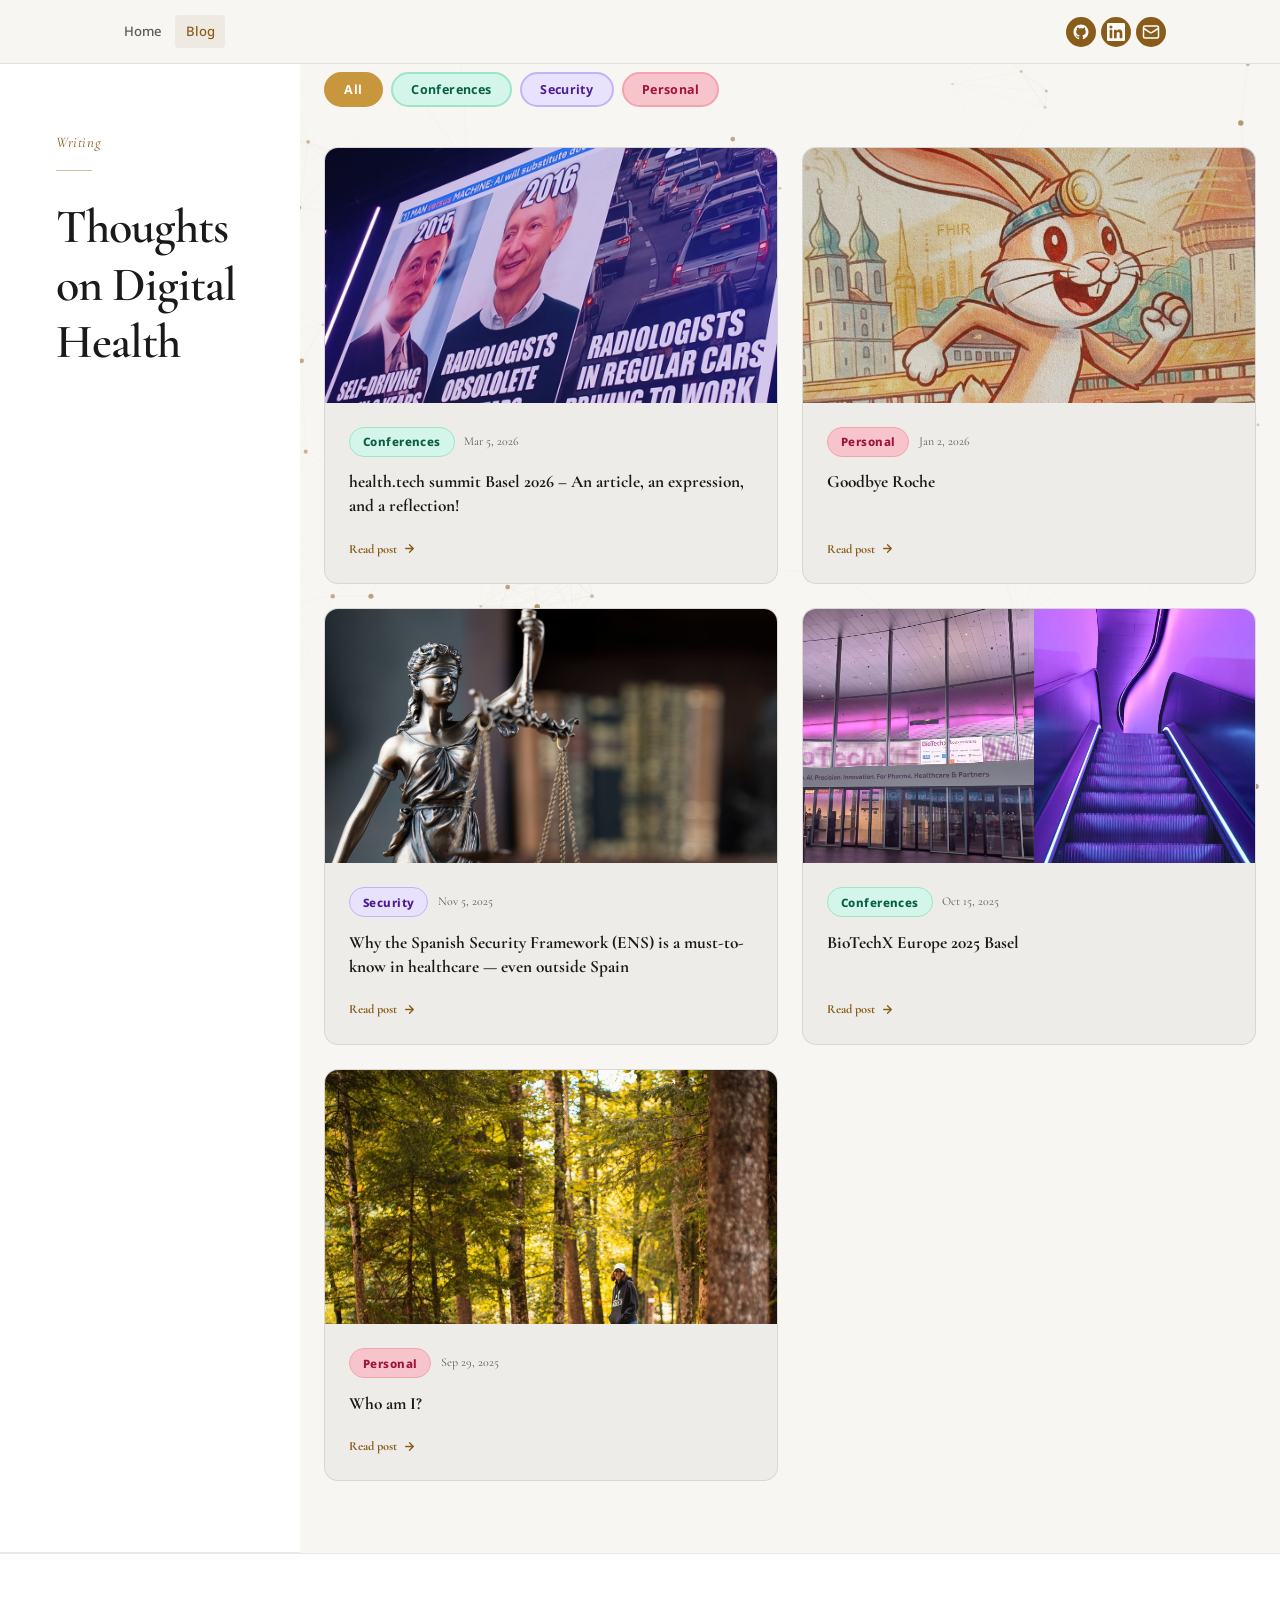
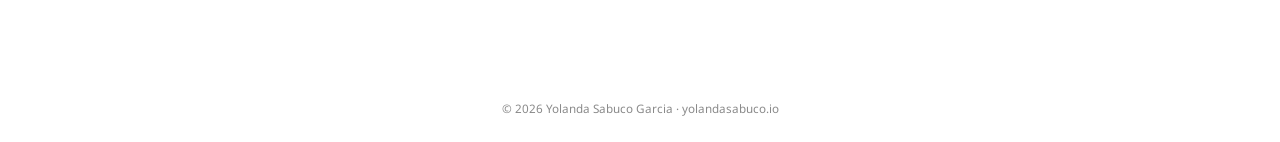
==== commit d408c3e3: "new version of the web page - more sexy" ====
--- a/blog/index.html
+++ b/blog/index.html
@@ -8,6 +8,8 @@
   <link rel="stylesheet" href="../css/style.css" />
 </head>
 <body>
+
+<canvas id="bg-canvas" aria-hidden="true"></canvas>
 
 <nav class="nav">
   <div class="nav__inner">
@@ -29,7 +31,7 @@
 </nav>
 
 <!-- Blog Header -->
-<section style="padding-top: calc(var(--nav-height) + 4rem); padding-bottom: 0; background: var(--surface); border-bottom: 1px solid var(--border);">
+<section class="blog-index-header">
   <div class="container">
     <div class="section-title">
       <span class="section-label">Writing</span>
@@ -39,7 +41,7 @@
 </section>
 
 <!-- Filter + Posts -->
-<section>
+<section class="blog-cards-section">
   <div class="container">
 
     <div class="filter-row" role="group" aria-label="Filter posts by category">
--- a/css/style.css
+++ b/css/style.css
@@ -3,27 +3,27 @@
    Design: Academic, Clean, Professional
    ===================================================== */
 
-@import url('https://fonts.googleapis.com/css2?family=Figtree:wght@300;400;500;600;700;800&family=Noto+Sans:ital,wght@0,300;0,400;0,500;0,700;1,400&family=JetBrains+Mono:wght@400;500&display=swap');
+@import url('https://fonts.googleapis.com/css2?family=Cormorant+Garamond:ital,wght@0,300;0,400;0,600;0,700;1,300;1,400;1,600&family=Caveat:wght@400;500;600&family=Noto+Sans:ital,wght@0,300;0,400;0,500;0,700;1,400&family=JetBrains+Mono:wght@400;500&display=swap');
 
 /* === VARIABLES === */
 :root {
-  --bg: #1a1a1a;
-  --surface: #242424;
-  --surface-2: #2e2e2e;
-  --border: rgba(255,255,255,0.10);
-  --text: #f2f2f2;
-  --text-secondary: #a8a8a8;
-  --text-muted: #6e6e6e;
-  --accent: #c8963c;
-  --accent-hover: #b5832f;
-  --accent-warm: #c8963c;
-  --accent-warm-hover: #b5832f;
-  --accent-warm-light: rgba(200,150,60,0.10);
-  --accent-light: rgba(200,150,60,0.10);
-  --tag-bg: rgba(255,255,255,0.06);
-  --tag-text: #8a8a8a;
-
-  --font-serif: 'Figtree', sans-serif;
+  --bg: #f7f6f2;
+  --surface: #ffffff;
+  --surface-2: #eeece8;
+  --border: rgba(0,0,0,0.09);
+  --text: #1a1a1a;
+  --text-secondary: #5a5a5a;
+  --text-muted: #8a8a8a;
+  --accent: #8a5c1a;
+  --accent-hover: #7a4f14;
+  --accent-warm: #8a5c1a;
+  --accent-warm-hover: #7a4f14;
+  --accent-warm-light: rgba(138,92,26,0.08);
+  --accent-light: rgba(138,92,26,0.08);
+  --tag-bg: rgba(0,0,0,0.05);
+  --tag-text: #666666;
+
+  --font-serif: 'Cormorant Garamond', Georgia, serif;
   --font-sans: 'Noto Sans', system-ui, -apple-system, sans-serif;
   --font-mono: 'JetBrains Mono', 'Courier New', monospace;
 
@@ -35,9 +35,9 @@
   --radius-md: 8px;
   --radius-lg: 14px;
 
-  --shadow-sm: 0 1px 3px rgba(0,0,0,0.45);
-  --shadow-md: 0 4px 16px rgba(0,0,0,0.55);
-  --shadow-lg: 0 8px 32px rgba(0,0,0,0.65);
+  --shadow-sm: 0 1px 3px rgba(0,0,0,0.10);
+  --shadow-md: 0 4px 16px rgba(0,0,0,0.12);
+  --shadow-lg: 0 8px 32px rgba(0,0,0,0.14);
 
   --transition: 200ms ease;
   --transition-slow: 400ms ease;
@@ -62,7 +62,7 @@
 
 html {
   scroll-behavior: smooth;
-  scroll-padding-top: var(--nav-height);
+  scroll-padding-top: 2rem;
   font-size: 16px;
 }
 
@@ -73,6 +73,10 @@
   background: var(--bg);
   -webkit-font-smoothing: antialiased;
   overflow-x: hidden;
+  display: grid;
+  grid-template-columns: 300px 1fr;
+  grid-template-rows: 1fr;
+  min-height: 100vh;
 }
 
 img { max-width: 100%; height: auto; display: block; }
@@ -87,10 +91,10 @@
   line-height: 1.2;
   color: var(--text);
 }
-h1 { font-size: clamp(2.4rem, 5vw, 3.6rem); }
-h2 { font-size: clamp(1.7rem, 3.5vw, 2.4rem); }
-h3 { font-size: clamp(1.2rem, 2.5vw, 1.6rem); }
-h4 { font-size: 1.1rem; }
+h1 { font-size: clamp(3rem, 6vw, 4.8rem); letter-spacing: -0.02em; }
+h2 { font-size: clamp(2rem, 4vw, 3.2rem); letter-spacing: -0.015em; }
+h3 { font-size: clamp(1.5rem, 2.5vw, 2rem); }
+h4 { font-size: 1.2rem; }
 p { margin-bottom: 1em; }
 p:last-child { margin-bottom: 0; }
 
@@ -121,16 +125,18 @@
 .container { max-width: var(--max-width); margin: 0 auto; padding: 0 1.5rem; }
 .container--narrow { max-width: var(--max-narrow); }
 
-section { padding: 5.5rem 0; }
+section { padding: 4.5rem 0; }
 
 .section-label {
   display: inline-block;
-  font-size: 0.72rem;
-  font-weight: 700;
-  letter-spacing: 0.15em;
-  text-transform: uppercase;
+  font-family: var(--font-serif);
+  font-size: 0.92rem;
+  font-weight: 400;
+  font-style: italic;
+  letter-spacing: 0.04em;
+  text-transform: none;
   color: var(--accent-warm);
-  margin-bottom: 0.6rem;
+  margin-bottom: 0.5rem;
 }
 
 .section-title { margin-bottom: 2.5rem; }
@@ -138,10 +144,10 @@
 .section-title p { color: var(--text-secondary); max-width: 580px; }
 
 .divider {
-  width: 44px; height: 3px;
-  background: linear-gradient(90deg, var(--accent-warm), var(--accent));
-  border-radius: 2px;
-  margin: 0.6rem 0 1.5rem;
+  width: 36px; height: 1px;
+  background: var(--accent-warm);
+  opacity: 0.4;
+  margin: 0.5rem 0 1.75rem;
 }
 
 /* === BUTTONS === */
@@ -160,6 +166,550 @@
 .btn--warm:hover { background: var(--accent-warm-hover); color: #fff; transform: translateY(-1px); box-shadow: var(--shadow-md); }
 .btn--outline { background: transparent; color: var(--accent); border-color: var(--border); }
 .btn--outline:hover { border-color: var(--accent); background: var(--accent-light); color: var(--accent); }
+
+/* === SIDEBAR === */
+.sidebar {
+  position: sticky;
+  top: 0;
+  height: 100vh;
+  overflow-y: auto;
+  background: rgba(255,255,255,0.82);
+  backdrop-filter: blur(6px);
+  -webkit-backdrop-filter: blur(6px);
+  border-right: 1px solid var(--border);
+  display: flex;
+  flex-direction: column;
+  scrollbar-width: none;
+  z-index: 10;
+}
+.sidebar::-webkit-scrollbar { display: none; }
+
+.sidebar__inner {
+  display: flex;
+  flex-direction: column;
+  gap: 1.5rem;
+  padding: 2.5rem 1.75rem;
+  min-height: 100%;
+}
+
+.sidebar__photo {
+  width: 145px;
+  height: 158px;
+  object-fit: cover;
+  object-position: center top;
+  display: block;
+  margin-bottom: 0.5rem;
+  border-radius: 60% 40% 55% 45% / 50% 55% 45% 60%;
+}
+
+.sidebar__status {
+  display: inline-flex;
+  align-items: center;
+  gap: 0.45rem;
+  font-size: 0.72rem;
+  color: #22c55e;
+  font-weight: 600;
+  letter-spacing: 0.02em;
+}
+.sidebar__status::before {
+  content: '';
+  width: 6px; height: 6px;
+  border-radius: 50%;
+  background: #22c55e;
+  flex-shrink: 0;
+  animation: pulse-green 2s ease-in-out infinite;
+}
+
+.sidebar__name {
+  font-family: var(--font-serif);
+  font-size: clamp(1.6rem, 2vw, 2rem);
+  line-height: 1.08;
+  letter-spacing: -0.02em;
+  margin: 0;
+  color: var(--text);
+}
+
+.sidebar__role {
+  font-size: 0.75rem;
+  color: var(--text-secondary);
+  line-height: 1.5;
+  margin: 0;
+}
+
+.sidebar__stats {
+  display: flex;
+  gap: 1.5rem;
+  padding: 1rem 0;
+  border-top: 1px solid var(--border);
+  border-bottom: 1px solid var(--border);
+}
+.sidebar__stat-val {
+  display: block;
+  font-family: var(--font-serif);
+  font-size: 1.5rem;
+  font-weight: 700;
+  color: var(--accent);
+  line-height: 1;
+}
+.sidebar__stat-lbl {
+  display: block;
+  font-size: 0.62rem;
+  color: var(--text-muted);
+  margin-top: 0.2rem;
+  line-height: 1.3;
+}
+
+.sidebar__nav {
+  display: flex;
+  flex-direction: column;
+  gap: 0.1rem;
+}
+.sidebar__nav-link {
+  font-size: 0.86rem;
+  font-weight: 500;
+  color: var(--text-secondary);
+  padding: 0.42rem 0.65rem;
+  border-radius: var(--radius-sm);
+  transition: color var(--transition), background var(--transition);
+  text-decoration: none;
+  display: block;
+}
+.sidebar__nav-link:hover,
+.sidebar__nav-link.active {
+  color: var(--accent);
+  background: var(--accent-light);
+}
+
+.sidebar__social {
+  display: flex;
+  gap: 0.45rem;
+  flex-wrap: wrap;
+}
+.sidebar__social a {
+  width: 34px; height: 34px;
+  border-radius: 50%;
+  border: 1px solid var(--border);
+  display: flex; align-items: center; justify-content: center;
+  color: var(--text-secondary);
+  transition: all var(--transition);
+  flex-shrink: 0;
+}
+.sidebar__social a:hover {
+  border-color: var(--accent);
+  color: var(--accent);
+  background: var(--accent-light);
+}
+
+.sidebar__cta {
+  display: flex;
+  flex-direction: column;
+  gap: 0.5rem;
+}
+.btn--sm {
+  padding: 0.45rem 1rem;
+  font-size: 0.8rem;
+}
+
+.sidebar__impressum {
+  margin-top: auto;
+  padding-top: 1rem;
+  border-top: 1px solid var(--border);
+}
+.sidebar__impressum a {
+  font-size: 0.72rem;
+  color: var(--text-muted);
+}
+.sidebar__impressum a:hover { color: var(--accent); }
+
+/* Mobile toggle button (hidden on desktop) */
+.sidebar__mobile-toggle {
+  display: none;
+  position: fixed;
+  top: 1rem; left: 1rem;
+  z-index: 200;
+  flex-direction: column;
+  gap: 4px;
+  cursor: pointer;
+  background: var(--bg);
+  border: 1px solid var(--border);
+  border-radius: var(--radius-sm);
+  padding: 0.5rem 0.55rem;
+  box-shadow: var(--shadow-sm);
+}
+.sidebar__mobile-toggle span {
+  display: block; width: 20px; height: 2px;
+  background: var(--text);
+  transition: all var(--transition);
+}
+
+/* === MAIN CONTENT === */
+.main-content {
+  min-height: 100vh;
+  overflow-x: hidden;
+  position: relative;
+  z-index: 1;
+}
+
+/* === ANIMATED BACKGROUND CANVAS === */
+#bg-canvas {
+  position: fixed;
+  inset: 0;
+  width: 100%;
+  height: 100%;
+  z-index: 0;
+  pointer-events: none;
+}
+
+/* === INTRO SECTION === */
+.intro-section {
+  display: grid;
+  grid-template-columns: 1fr 320px;
+  gap: 3rem;
+  align-items: center;
+  padding: 5rem 3.5rem 4rem;
+  border-bottom: 1px solid var(--border);
+}
+
+/* AI Prompt card */
+.intro-section__text {
+  background: #111110;
+  border: 1px solid rgba(200,150,60,0.25);
+  border-radius: var(--radius-lg);
+  overflow: hidden;
+  box-shadow: 0 12px 48px rgba(0,0,0,0.28);
+}
+
+.intro-prompt-bar {
+  display: flex; align-items: center; gap: 0.45rem;
+  padding: 0.7rem 1.1rem;
+  background: #1c1c1e;
+  border-bottom: 1px solid rgba(255,255,255,0.07);
+}
+.intro-prompt-dot {
+  width: 12px; height: 12px; border-radius: 50%; flex-shrink: 0;
+}
+.intro-prompt-dot--red    { background: #ff5f57; }
+.intro-prompt-dot--yellow { background: #ffbd2e; }
+.intro-prompt-dot--green  { background: #28c840; }
+.intro-prompt-label {
+  margin-left: 0.5rem;
+  font-family: var(--font-mono); font-size: 0.7rem;
+  color: rgba(255,255,255,0.3); letter-spacing: 0.04em;
+}
+
+.intro-prompt-body { padding: 1.6rem 1.8rem; }
+
+.intro-section__text p {
+  font-family: var(--font-mono);
+  font-size: 0.92rem;
+  color: rgba(242,230,200,0.88);
+  line-height: 1.9;
+  margin-bottom: 1rem;
+  padding-left: 1.6rem;
+  position: relative;
+}
+.intro-section__text p:last-child { margin-bottom: 0; }
+.intro-section__text strong { color: var(--accent); font-weight: 700; }
+
+.intro-prompt-caret {
+  position: absolute; left: 0;
+  color: var(--accent); font-weight: 700;
+  font-size: 1rem; line-height: 1.9;
+}
+
+.intro-prompt-cursor {
+  color: var(--accent);
+  animation: blink-cursor 1s step-end infinite;
+  margin-left: 2px;
+}
+@keyframes blink-cursor {
+  0%, 100% { opacity: 1; }
+  50%       { opacity: 0; }
+}
+
+.intro-section__video {
+  display: flex;
+  align-items: center;
+  justify-content: center;
+  flex-shrink: 0;
+}
+
+.intro-video-wrap {
+  position: relative;
+  display: flex;
+  align-items: center;
+  justify-content: flex-end;
+  gap: 1rem;
+}
+
+.intro-video-label {
+  font-family: 'Caveat', cursive;
+  font-size: 1.3rem;
+  font-weight: 500;
+  color: var(--text-secondary);
+  line-height: 1.3;
+  text-align: right;
+  transform: rotate(-6deg);
+  margin-right: 0.5rem;
+  flex-shrink: 0;
+}
+
+.intro-video-circle {
+  width: 210px;
+  height: 210px;
+  border-radius: 50%;
+  overflow: hidden;
+  position: relative;
+  cursor: pointer;
+  flex-shrink: 0;
+  box-shadow: 0 0 0 3px var(--bg), 0 0 0 5px rgba(138,92,26,0.25), var(--shadow-md);
+}
+
+.intro-video-thumb {
+  width: 100%;
+  height: 100%;
+  object-fit: cover;
+  transition: transform 400ms ease;
+  display: block;
+}
+.intro-video-circle:hover .intro-video-thumb { transform: scale(1.05); }
+
+.intro-video-play {
+  position: absolute;
+  inset: 0;
+  display: flex;
+  align-items: center;
+  justify-content: center;
+  background: rgba(0,0,0,0.28);
+  border: none;
+  cursor: pointer;
+  transition: background 200ms;
+  border-radius: 50%;
+}
+.intro-video-circle:hover .intro-video-play { background: rgba(0,0,0,0.45); }
+.intro-video-play svg {
+  width: 52px; height: 52px;
+  color: #ffffff;
+  filter: drop-shadow(0 2px 8px rgba(0,0,0,0.4));
+  margin-left: 4px;
+}
+
+.intro-video-circle iframe {
+  width: 100%;
+  height: 100%;
+  border: none;
+  display: block;
+}
+
+@media (max-width: 960px) {
+  .intro-section {
+    grid-template-columns: 1fr;
+    gap: 2.5rem;
+  }
+  .intro-section__video { justify-content: flex-start; }
+  .intro-video-label { font-size: 1.1rem; }
+}
+
+/* === HOBBIES SECTION === */
+.hobbies-section {
+  padding: 4.5rem 3.5rem;
+  border-bottom: 1px solid var(--border);
+}
+
+.hobbies-inner {
+  width: 100%;
+}
+
+.hobbies-inner .section-label {
+  display: block;
+  margin-bottom: 1.6rem;
+}
+
+.hobbies-carousel {
+  display: flex;
+  align-items: center;
+  gap: 0.85rem;
+}
+
+.hobbies-viewport {
+  flex: 1;
+  overflow: hidden;
+  border-radius: var(--radius-lg);
+}
+
+.hobbies-track {
+  display: flex;
+  gap: 0.75rem;
+  transition: transform 0.52s cubic-bezier(0.4, 0, 0.2, 1);
+  will-change: transform;
+}
+
+.hobbies-slide {
+  flex: 0 0 calc(33.333% - 0.5rem);
+  position: relative;
+  height: 240px;
+  border-radius: var(--radius);
+  overflow: hidden;
+}
+
+.hobbies-slide img {
+  width: 100%;
+  height: 100%;
+  object-fit: cover;
+  object-position: center;
+  display: block;
+  transition: transform 0.45s ease;
+}
+
+.hobbies-slide:hover img { transform: scale(1.06); }
+
+.hobbies-label {
+  position: absolute;
+  bottom: 0;
+  left: 0;
+  right: 0;
+  padding: 1.8rem 0.9rem 0.6rem;
+  background: linear-gradient(transparent, rgba(0,0,0,0.72));
+  display: flex;
+  flex-direction: column;
+  gap: 0.18rem;
+  text-transform: uppercase;
+  color: #fff;
+}
+
+.hobbies-label__title {
+  font-family: var(--font-mono);
+  font-size: 0.7rem;
+  font-weight: 700;
+  letter-spacing: 0.12em;
+  line-height: 1;
+}
+
+.hobbies-label__sub {
+  font-family: var(--font-mono);
+  font-size: 0.58rem;
+  letter-spacing: 0.07em;
+  color: rgba(255,255,255,0.75);
+  line-height: 1.2;
+}
+
+.hobbies-btn {
+  flex-shrink: 0;
+  width: 34px;
+  height: 34px;
+  border-radius: 50%;
+  border: 1.5px solid rgba(0,0,0,0.22);
+  background: #fff;
+  color: rgba(0,0,0,0.55);
+  font-size: 1.25rem;
+  line-height: 1;
+  display: flex;
+  align-items: center;
+  justify-content: center;
+  cursor: pointer;
+  transition: border-color 0.2s, color 0.2s, background 0.2s;
+}
+
+.hobbies-btn:hover {
+  border-color: var(--accent);
+  color: var(--accent);
+  background: #fff;
+}
+
+.hobbies-btn:disabled {
+  opacity: 0.25;
+  cursor: default;
+}
+
+@media (max-width: 768px) {
+  .hobbies-section { padding: 3.5rem 1.5rem; }
+  .hobbies-slide   { height: 180px; }
+}
+
+@media (max-width: 768px) {
+  .intro-section { padding: 3.5rem 1.5rem 2.5rem; }
+}
+
+/* === BLOG CTA BUTTON === */
+.blog-cta-wrap {
+  position: relative;
+  height: 0;
+  z-index: 10;
+  display: flex;
+  justify-content: center;
+}
+
+.blog-cta-btn {
+  position: absolute;
+  top: 0;
+  transform: translateY(-50%);
+  display: inline-flex;
+  align-items: center;
+  gap: 0.65rem;
+  padding: 0.6rem 1.4rem 0.6rem 1rem;
+  background: #111110;
+  color: rgba(242,230,200,0.9);
+  font-family: var(--font-mono);
+  font-size: 0.72rem;
+  font-weight: 500;
+  letter-spacing: 0.1em;
+  text-transform: uppercase;
+  border-radius: 100px;
+  border: 1px solid rgba(196,134,42,0.45);
+  box-shadow: 0 0 0 4px rgba(138,92,26,0.08), 0 4px 20px rgba(0,0,0,0.25);
+  text-decoration: none;
+  overflow: hidden;
+  transition: border-color 0.3s, box-shadow 0.3s, transform 0.25s;
+}
+
+.blog-cta-btn::before {
+  content: '';
+  position: absolute;
+  inset: 0;
+  background: linear-gradient(90deg, transparent 0%, rgba(196,134,42,0.12) 50%, transparent 100%);
+  transform: translateX(-100%);
+  transition: transform 0.55s ease;
+}
+
+.blog-cta-btn:hover::before {
+  transform: translateX(100%);
+}
+
+.blog-cta-btn:hover {
+  border-color: rgba(196,134,42,0.8);
+  box-shadow: 0 0 0 4px rgba(138,92,26,0.12), 0 6px 28px rgba(0,0,0,0.3);
+  transform: translateY(calc(-50% - 2px));
+  color: rgba(242,230,200,1);
+}
+
+.blog-cta-btn:active {
+  transform: translateY(-50%);
+}
+
+.blog-cta-btn__icon {
+  width: 14px;
+  height: 14px;
+  color: var(--accent);
+  flex-shrink: 0;
+}
+
+.blog-cta-btn__text {
+  position: relative;
+}
+
+.blog-cta-btn__pip {
+  width: 6px;
+  height: 6px;
+  border-radius: 50%;
+  background: var(--accent);
+  flex-shrink: 0;
+  animation: pip-pulse 2s ease-in-out infinite;
+}
+
+@keyframes pip-pulse {
+  0%, 100% { opacity: 1; transform: scale(1); }
+  50%       { opacity: 0.4; transform: scale(0.7); }
+}
 
 /* === AI BANNER === */
 .ai-banner {
@@ -223,18 +773,18 @@
 .nav__logo {
   display: flex; align-items: center; gap: 0.7rem;
   font-family: var(--font-serif); font-size: 1.1rem; font-weight: 600;
-  color: var(--text);
+  color: #f2f2f2;
 }
 .nav__logo img { height: 34px; width: auto; mix-blend-mode: screen; }
 
 .nav__links { display: flex; align-items: center; gap: 0.15rem; }
 
 .nav__link {
-  font-size: 0.82rem; font-weight: 500; color: var(--text-secondary);
+  font-size: 0.82rem; font-weight: 500; color: #a8a8a8;
   padding: 0.35rem 0.65rem; border-radius: var(--radius-sm);
   transition: color var(--transition), background var(--transition);
 }
-.nav__link:hover, .nav__link.active { color: var(--accent); background: var(--accent-light); }
+.nav__link:hover, .nav__link.active { color: #c8963c; background: rgba(200,150,60,0.12); }
 
 .nav__social { display: flex; align-items: center; gap: 0.3rem; margin-left: 0.5rem; }
 .nav__social a {
@@ -249,7 +799,7 @@
   display: none; flex-direction: column; gap: 5px;
   cursor: pointer; padding: 0.4rem; background: none; border: none;
 }
-.nav__hamburger span { display: block; width: 22px; height: 2px; background: var(--text); transition: all var(--transition); }
+.nav__hamburger span { display: block; width: 22px; height: 2px; background: #f2f2f2; transition: all var(--transition); }
 
 .nav__mobile-menu {
   display: none;
@@ -308,7 +858,7 @@
   background: var(--accent-warm); border-radius: 50%;
 }
 
-.hero__name { font-size: clamp(2.8rem, 6vw, 4rem); line-height: 1.05; margin-bottom: 0.4rem; }
+.hero__name { font-size: clamp(3.6rem, 7.5vw, 5.8rem); line-height: 1.02; margin-bottom: 0.4rem; letter-spacing: -0.025em; }
 .hero__name .accent { color: var(--accent); }
 
 .hero__title {
@@ -327,6 +877,79 @@
 .hero__stat-label { font-size: 0.72rem; color: var(--text-muted); margin-top: 0.2rem; }
 
 .hero__cta { display: flex; flex-wrap: wrap; gap: 0.75rem; }
+
+
+
+.expertise-intro {
+  display: grid;
+  grid-template-columns: 200px 1fr;
+  gap: 2.5rem;
+  align-items: center;
+  margin-bottom: 2.5rem;
+  padding-bottom: 2.5rem;
+  border-bottom: 1px solid var(--border);
+}
+.expertise-intro__photo { flex-shrink: 0; }
+.expertise-portrait {
+  width: 100%;
+  aspect-ratio: 3/4;
+  object-fit: cover;
+  object-position: center top;
+  border-radius: var(--radius-lg);
+  filter: brightness(0.92) contrast(1.05);
+}
+.expertise-intro__bio p {
+  font-size: 1rem;
+  color: var(--text-secondary);
+  line-height: 1.75;
+  margin-bottom: 0.75rem;
+}
+.expertise-intro__bio p:last-child { margin-bottom: 0; }
+.expertise-layout {
+  display: grid;
+  grid-template-columns: 200px 1fr;
+  gap: 2.5rem;
+  align-items: start;
+}
+.expertise-photo {
+  position: sticky;
+  top: calc(var(--nav-height) + 2rem);
+}
+.expertise-portrait {
+  width: 100%;
+  aspect-ratio: 3/4;
+  object-fit: cover;
+  object-position: center top;
+  border-radius: var(--radius-lg);
+  filter: brightness(0.92) contrast(1.05);
+}
+
+.expertise-cards {
+  display: grid;
+  grid-template-columns: 1fr 1fr;
+  gap: 1.25rem;
+  align-items: stretch;
+}
+
+.hero__deco {
+  display: flex;
+  align-items: center;
+  justify-content: flex-end;
+  flex-shrink: 0;
+  overflow: hidden;
+}
+.hero__deco-text {
+  font-family: var(--font-serif);
+  font-size: clamp(4.5rem, 9vw, 7.5rem);
+  font-weight: 300;
+  font-style: italic;
+  line-height: 1.05;
+  letter-spacing: -0.03em;
+  color: rgba(138, 92, 26, 0.10);
+  text-align: right;
+  user-select: none;
+  pointer-events: none;
+}
 
 .hero__img-wrapper { position: relative; }
 .hero__img {
@@ -376,84 +999,134 @@
 }
 
 .expertise-card {
-  background: var(--surface-2);
-  border: 1px solid var(--border);
-  border-radius: var(--radius-lg);
-  padding: 2rem;
+  display: flex; flex-direction: column;
+  background: #ffffff;
+  border: none;
+  border-radius: 20px;
+  padding: 2.25rem 2rem 2rem;
   position: relative;
   overflow: hidden;
-  transition: transform 300ms ease, border-color 300ms ease, box-shadow 300ms ease;
-}
-.expertise-card::after {
+  box-shadow: 0 4px 28px rgba(0,0,0,0.08), 0 1px 4px rgba(0,0,0,0.04);
+  transition: transform 300ms ease, box-shadow 300ms ease;
+}
+/* Decorative glowing circle bottom-right */
+.expertise-card::before {
   content: '';
   position: absolute;
-  top: 0; left: 0; right: 0;
-  height: 2px;
-  background: linear-gradient(90deg, var(--accent), #34d399);
-  transform: scaleX(0);
-  transform-origin: left;
-  transition: transform 400ms ease;
-}
+  bottom: -55px; right: -55px;
+  width: 170px; height: 170px;
+  border-radius: 50%;
+  pointer-events: none;
+  transition: transform 300ms ease;
+}
+/* Solid color per card */
+.expertise-cards .expertise-card:nth-child(1) { background: #c6f0de; }
+.expertise-cards .expertise-card:nth-child(2) { background: #f5dfa0; }
+.expertise-cards .expertise-card:nth-child(3) { background: #f8c4cb; }
+.expertise-cards .expertise-card:nth-child(4) { background: #bfd5f7; }
+.expertise-cards .expertise-card:nth-child(1)::before { background: none; }
+.expertise-cards .expertise-card:nth-child(2)::before { background: none; }
+.expertise-cards .expertise-card:nth-child(3)::before { background: none; }
+.expertise-cards .expertise-card:nth-child(4)::before { background: none; }
 .expertise-card:hover {
-  transform: translateY(-5px);
-  border-color: rgba(200,150,60,0.30);
-  box-shadow: var(--shadow-lg);
-}
-.expertise-card:hover::after { transform: scaleX(1); }
+  transform: translateY(-8px);
+  box-shadow: 0 24px 64px rgba(0,0,0,0.13), 0 4px 16px rgba(0,0,0,0.06);
+}
+.expertise-card:hover::before { transform: scale(1.15); }
 
 .expertise-card__icon {
-  width: 46px; height: 46px;
-  border-radius: var(--radius-md);
-  display: flex; align-items: center; justify-content: center;
-  margin-bottom: 1.25rem;
-}
-.expertise-card__icon svg { width: 22px; height: 22px; }
-.expertise-card__icon--blue  { background: rgba(200,150,60,0.12); color: var(--accent); }
-.expertise-card__icon--green { background: rgba(52,211,153,0.12);  color: #34d399; }
-.expertise-card__icon--amber { background: rgba(245,158,11,0.12);  color: var(--accent-warm); }
-.expertise-card__icon--rose  { background: rgba(251,113,133,0.12); color: #fb7185; }
+  width: auto; height: auto;
+  background: none;
+  border-radius: 0;
+  display: flex; align-items: center;
+  margin-bottom: 1.5rem;
+}
+.expertise-card__icon svg { width: 38px; height: 38px; }
+.expertise-card__icon--blue  { color: #3b82f6; }
+.expertise-card__icon--green { color: #22a371; }
+.expertise-card__icon--amber { color: var(--accent-warm); }
+.expertise-card__icon--rose  { color: #d94f6f; }
 
 .expertise-card__title {
   font-family: var(--font-serif);
   font-weight: 700;
-  font-size: 1rem;
-  margin-bottom: 0.65rem;
+  font-size: 1.5rem;
+  margin-bottom: 0.75rem;
+  letter-spacing: -0.01em;
+}
+.expertise-cards .expertise-card:nth-child(1) .expertise-card__title { color: #1a9e6e; }
+.expertise-cards .expertise-card:nth-child(2) .expertise-card__title { color: var(--accent-warm); }
+.expertise-cards .expertise-card:nth-child(3) .expertise-card__title { color: #d94f6f; }
+.expertise-cards .expertise-card:nth-child(4) .expertise-card__title { color: #2563eb; }
+.expertise-card__header {
+  display: flex;
+  align-items: flex-start;
+  justify-content: space-between;
+  gap: 0.5rem;
+}
+.expertise-card__text {
+  color: var(--text-secondary);
+  font-size: 0.9rem;
+  line-height: 1.75;
+  margin-top: 0.75rem;
+}
+
+/* === EXPERIENCE TIMELINE === */
+.exp-timeline {
+  max-width: 780px;
+  display: flex;
+  flex-direction: column;
+  gap: 0.875rem;
+}
+.exp-timeline::before { display: none; }
+
+.t-item {
+  background: #ffffff;
+  border-radius: 16px;
+  padding: 1.6rem 1.75rem;
+  position: relative;
+  border-left: 3px solid var(--accent);
+  box-shadow: 0 2px 14px rgba(0,0,0,0.05), 0 1px 3px rgba(0,0,0,0.03);
+  transition: transform 250ms ease, box-shadow 250ms ease;
+}
+.t-item:last-child { padding-bottom: 1.6rem; }
+.t-item::before { display: none; }
+.t-item:hover {
+  transform: translateX(6px);
+  box-shadow: 0 8px 32px rgba(0,0,0,0.09);
+}
+
+.exp-timeline .t-item:nth-child(1) { border-left-color: #22a371; }
+.exp-timeline .t-item:nth-child(2) { border-left-color: var(--accent-warm); }
+.exp-timeline .t-item:nth-child(3) { border-left-color: #d94f6f; }
+.exp-timeline .t-item:nth-child(4) { border-left-color: #3b82f6; }
+.exp-timeline .t-item:nth-child(5) { border-left-color: #22a371; }
+.exp-timeline .t-item:nth-child(6) { border-left-color: var(--accent-warm); }
+.exp-timeline .t-item:nth-child(7) { border-left-color: #d94f6f; }
+.exp-timeline .t-item:nth-child(8) { border-left-color: #3b82f6; }
+
+.t-date {
+  font-size: 0.7rem;
+  color: var(--text-muted);
+  font-weight: 600;
+  letter-spacing: 0.06em;
+  text-transform: uppercase;
+  margin-bottom: 0.35rem;
+}
+.t-company {
+  font-family: var(--font-serif);
+  font-size: 1.55rem;
+  font-weight: 700;
   color: var(--text);
-}
-.expertise-card__text { color: var(--text-secondary); font-size: 0.875rem; line-height: 1.72; }
-
-/* === EXPERIENCE TIMELINE === */
-.exp-timeline { position: relative; max-width: 780px; }
-.exp-timeline::before {
-  content: ''; position: absolute;
-  left: 0; top: 8px; bottom: 40px; width: 1px;
-  background: linear-gradient(to bottom, var(--accent), transparent);
-}
-
-.t-item {
-  padding-left: 2.75rem;
-  padding-bottom: 3rem;
-  position: relative;
-}
-.t-item:last-child { padding-bottom: 0; }
-.t-item::before {
-  content: ''; position: absolute;
-  left: -5px; top: 6px;
-  width: 11px; height: 11px; border-radius: 50%;
-  background: var(--accent);
-  box-shadow: 0 0 0 3px var(--bg), 0 0 0 6px rgba(200,150,60,0.25);
-}
-
-.t-date {
-  font-size: 0.78rem; color: #34d399; font-weight: 600;
-  letter-spacing: 0.04em; margin-bottom: 0.3rem;
-}
-.t-company {
-  font-size: 1.1rem; font-weight: 800; margin-bottom: 0.2rem;
+  margin-bottom: 0.2rem;
+  line-height: 1.15;
 }
 .t-role {
-  font-size: 0.82rem; color: var(--accent); font-weight: 600;
-  margin-bottom: 0.65rem;
+  font-size: 0.8rem;
+  color: var(--accent);
+  font-weight: 600;
+  margin-bottom: 0.7rem;
+  letter-spacing: 0.01em;
 }
 .t-desc { color: var(--text-secondary); font-size: 0.875rem; line-height: 1.72; }
 
@@ -532,40 +1205,192 @@
 .r.d3 { transition-delay: 240ms; }
 .r.d4 { transition-delay: 320ms; }
 
+/* === SKILLS BENTO === */
+.skills-bento {
+  display: flex;
+  flex-direction: column;
+  gap: 1rem;
+}
+
+.skills-domain {
+  border-radius: 16px;
+  padding: 1.5rem 1.6rem 1.4rem;
+  border: 1.5px solid transparent;
+}
+
+.skills-domain--health { background: #d4f5e9; border-color: #9de5c8; }
+.skills-domain--code   { background: #d6e8fd; border-color: #a4c8f8; }
+.skills-domain--infra  { background: #e8e2fd; border-color: #c4b2f8; }
+
+.skills-domain__header {
+  display: flex;
+  align-items: center;
+  gap: 0.55rem;
+  margin-bottom: 1rem;
+}
+
+.skills-domain__icon { font-size: 1rem; line-height: 1; }
+
+.skills-domain__name {
+  font-size: 0.68rem;
+  font-weight: 700;
+  text-transform: uppercase;
+  letter-spacing: 0.1em;
+}
+
+.skills-domain--health .skills-domain__name { color: #065f46; }
+.skills-domain--code   .skills-domain__name { color: #1e3a8a; }
+.skills-domain--infra  .skills-domain__name { color: #4c1d95; }
+
+.skills-domain__grid {
+  display: grid;
+  grid-template-columns: repeat(4, 1fr);
+  gap: 0.75rem;
+}
+
+.skills-domain__grid--wide {
+  grid-template-columns: repeat(6, 1fr);
+}
+
+.skill-bcard {
+  background: rgba(255, 255, 255, 0.72);
+  border-radius: 10px;
+  padding: 0.85rem 1rem;
+  backdrop-filter: blur(4px);
+  transition: background 200ms ease, transform 200ms ease;
+}
+
+.skill-bcard:hover { background: rgba(255,255,255,0.92); transform: translateY(-2px); }
+
+.skill-bcard__title {
+  font-size: 0.78rem;
+  font-weight: 700;
+  color: var(--text);
+  margin-bottom: 0.55rem;
+  line-height: 1.2;
+}
+
+.skill-bcard__tags {
+  display: flex;
+  flex-wrap: wrap;
+  gap: 0.3rem;
+}
+
+/* Domain-coloured tags */
+.skills-domain--health .stag {
+  background: rgba(16,185,129,0.15);
+  border-color: rgba(16,185,129,0.35);
+  color: #065f46;
+}
+.skills-domain--code .stag {
+  background: rgba(59,130,246,0.15);
+  border-color: rgba(59,130,246,0.35);
+  color: #1e3a8a;
+}
+.skills-domain--infra .stag {
+  background: rgba(139,92,246,0.15);
+  border-color: rgba(139,92,246,0.35);
+  color: #4c1d95;
+}
+
+@media (max-width: 900px) {
+  .skills-domain__grid { grid-template-columns: repeat(2, 1fr); }
+  .skills-domain__grid--wide { grid-template-columns: repeat(3, 1fr); }
+}
+@media (max-width: 560px) {
+  .skills-domain__grid,
+  .skills-domain__grid--wide { grid-template-columns: repeat(2, 1fr); }
+}
+
 /* === PROJECTS === */
-.projects__grid { display: grid; grid-template-columns: repeat(auto-fill, minmax(310px, 1fr)); gap: 1.4rem; }
+.projects__grid {
+  display: flex;
+  flex-direction: column;
+  border-radius: var(--radius-lg);
+  overflow: hidden;
+  border: 1px solid var(--border);
+}
 
 .project-card {
-  background: var(--bg); border: 1px solid var(--border); border-radius: var(--radius-lg);
-  padding: 1.75rem; transition: transform 300ms var(--ease), border-color 300ms var(--ease), box-shadow 300ms var(--ease);
-  position: relative; overflow: hidden; display: flex; flex-direction: column;
-}
-.project-card::before {
-  content: ''; position: absolute; top: 0; left: 0; right: 0; height: 2px;
-  background: linear-gradient(90deg, var(--accent), var(--accent-warm));
-  transform: scaleX(0.12); transform-origin: left;
-  transition: transform 300ms var(--ease), opacity 300ms;
-  opacity: 0.45;
-}
-.project-card:hover { box-shadow: 0 16px 48px rgba(0,0,0,0.5); transform: translateY(-3px); border-color: rgba(200,150,60,0.22); }
-.project-card:hover::before { transform: scaleX(1); opacity: 1; }
+  display: flex;
+  align-items: center;
+  gap: 2rem;
+  padding: 1.8rem 2.2rem;
+  background: #ffffff;
+  border: none;
+  border-bottom: 1px solid var(--border);
+  border-left: 6px solid transparent;
+  text-decoration: none;
+  color: inherit;
+  transition: background 220ms var(--ease), border-left-color 220ms var(--ease), transform 220ms var(--ease);
+  position: relative;
+}
+.project-card:last-child { border-bottom: none; }
+
+/* Accent color per row */
+.projects__grid .project-card:nth-child(1) { border-left-color: #10b981; }
+.projects__grid .project-card:nth-child(2) { border-left-color: #c8963c; }
+.projects__grid .project-card:nth-child(3) { border-left-color: #f43f5e; }
+.projects__grid .project-card:nth-child(4) { border-left-color: #3b82f6; }
+.projects__grid .project-card:nth-child(5) { border-left-color: #8b5cf6; }
+.projects__grid .project-card:nth-child(6) { border-left-color: #0d9488; }
+
+/* Hover: tinted background + slight indent */
+.projects__grid .project-card:nth-child(1):hover { background: #f0fdf9; }
+.projects__grid .project-card:nth-child(2):hover { background: #fef9ee; }
+.projects__grid .project-card:nth-child(3):hover { background: #fff1f2; }
+.projects__grid .project-card:nth-child(4):hover { background: #eff6ff; }
+.projects__grid .project-card:nth-child(5):hover { background: #f5f3ff; }
+.projects__grid .project-card:nth-child(6):hover { background: #f0fdfa; }
+
+.project-card:hover { transform: translateX(4px); }
+
+/* Number */
 .project-card__num {
-  position: absolute; top: 1.1rem; right: 1.25rem;
-  font-family: var(--font-serif); font-size: 3.5rem; font-weight: 800; line-height: 1;
-  color: rgba(200,150,60,0.07); letter-spacing: -0.03em; pointer-events: none; user-select: none;
-  transition: color 300ms;
-}
-.project-card:hover .project-card__num { color: rgba(200,150,60,0.12); }
-.project-card__title { font-family: var(--font-serif); font-size: 1.05rem; font-weight: 600; margin-bottom: 0.6rem; line-height: 1.4; padding-right: 2rem; }
-.project-card__desc { font-size: 0.84rem; color: var(--text-secondary); margin-bottom: 1rem; line-height: 1.65; flex: 1; }
-.project-card__tags { display: flex; flex-wrap: wrap; gap: 0.35rem; margin-bottom: 1.1rem; }
-.project-card__link {
-  font-size: 0.78rem; color: var(--accent); font-weight: 600;
-  display: inline-flex; align-items: center; gap: 0.3rem;
-  letter-spacing: 0.02em; transition: gap var(--transition), color var(--transition);
-  margin-top: auto;
-}
-.project-card__link:hover { gap: 0.5rem; color: var(--accent-hover); }
+  font-family: var(--font-serif);
+  font-size: 3.2rem;
+  font-weight: 800;
+  line-height: 1;
+  min-width: 3rem;
+  flex-shrink: 0;
+  letter-spacing: -0.04em;
+  transition: opacity 220ms;
+}
+.projects__grid .project-card:nth-child(1) .project-card__num { color: #10b981; }
+.projects__grid .project-card:nth-child(2) .project-card__num { color: #c8963c; }
+.projects__grid .project-card:nth-child(3) .project-card__num { color: #f43f5e; }
+.projects__grid .project-card:nth-child(4) .project-card__num { color: #3b82f6; }
+.projects__grid .project-card:nth-child(5) .project-card__num { color: #8b5cf6; }
+.projects__grid .project-card:nth-child(6) .project-card__num { color: #0d9488; }
+
+/* Body */
+.project-card__body { flex: 1; min-width: 0; }
+.project-card__title {
+  font-family: var(--font-serif);
+  font-size: 1.18rem;
+  font-weight: 600;
+  margin-bottom: 0.35rem;
+  line-height: 1.35;
+  color: var(--text);
+}
+.project-card__desc {
+  font-size: 0.83rem;
+  color: var(--text-secondary);
+  margin-bottom: 0.75rem;
+  line-height: 1.65;
+}
+.project-card__tags { display: flex; flex-wrap: wrap; gap: 0.35rem; }
+
+/* Arrow */
+.project-card__arrow {
+  font-size: 1.5rem;
+  color: var(--text-muted);
+  flex-shrink: 0;
+  transition: transform 220ms var(--ease), color 220ms;
+  margin-left: 1rem;
+  line-height: 1;
+}
+.project-card:hover .project-card__arrow { transform: translate(4px, -4px); color: var(--text-secondary); }
 
 .tag {
   background: var(--tag-bg); color: var(--tag-text);
@@ -574,42 +1399,48 @@
 }
 
 /* === EDUCATION === */
-.education__grid { display: grid; grid-template-columns: repeat(auto-fill, minmax(280px, 1fr)); gap: 1.25rem; }
+.education__grid { display: grid; grid-template-columns: repeat(3, 1fr); gap: 1.25rem; }
+@media (max-width: 700px) { .education__grid { grid-template-columns: 1fr; } }
+
 .education-card {
-  background: var(--bg);
-  border: 1px solid rgba(200,150,60,0.18);
-  border-radius: 12px;
-  padding: 1.4rem;
+  border-radius: 16px;
+  padding: 1.8rem 1.7rem 1.6rem;
   position: relative; overflow: hidden;
-  transition: border-color 300ms ease, box-shadow 300ms ease, transform 300ms ease;
-}
-.education-card::before {
-  content: '';
-  position: absolute; top: 0; left: 0; right: 0; height: 2px;
-  background: linear-gradient(90deg, transparent, var(--accent), transparent);
-  opacity: 0;
-  transition: opacity 300ms ease;
-}
-.education-card::after {
-  content: '';
-  position: absolute; inset: 0;
-  background: radial-gradient(ellipse at top left, rgba(200,150,60,0.07) 0%, transparent 65%);
-  pointer-events: none;
-}
-.education-card:hover {
-  border-color: rgba(200,150,60,0.55);
-  box-shadow: 0 0 22px rgba(200,150,60,0.15), 0 4px 24px rgba(0,0,0,0.35);
-  transform: translateY(-3px);
-}
-.education-card:hover::before { opacity: 1; }
-.education-card__degree { font-weight: 700; font-size: 1rem; margin-bottom: 0.35rem; color: var(--text); }
-.education-card__school { font-size: 0.83rem; color: var(--text-secondary); margin-bottom: 0.75rem; }
-.education-card__note { font-size: 0.75rem; color: var(--text-muted); font-style: italic; margin-bottom: 0.6rem; }
+  display: flex; flex-direction: column; gap: 0;
+  border: none;
+  transition: transform 250ms ease, box-shadow 250ms ease;
+}
+.education-card:hover { transform: translateY(-5px); box-shadow: 0 12px 40px rgba(0,0,0,0.12); }
+
+.education-card--1 { background: #c6f0de; }
+.education-card--2 { background: #f5dfa0; }
+.education-card--3 { background: #f8c4cb; }
+
+
 .education-badge {
-  display: inline-block; background: rgba(200,150,60,0.10); color: var(--accent-warm);
-  border: 1px solid rgba(200,150,60,0.28);
-  padding: 0.18rem 0.65rem; border-radius: 999px; font-size: 0.7rem; font-weight: 600;
-  font-family: var(--font-sans); letter-spacing: 0.03em;
+  display: inline-block;
+  padding: 0.22rem 0.75rem; border-radius: 999px;
+  font-size: 0.68rem; font-weight: 800;
+  align-self: flex-start; margin-bottom: 1rem;
+  font-family: var(--font-sans);
+}
+.education-card--1 .education-badge { background: rgba(6,95,70,0.18);  color: #065f46; }
+.education-card--2 .education-badge { background: rgba(120,53,15,0.18); color: #78350f; }
+.education-card--3 .education-badge { background: rgba(159,18,57,0.18); color: #9f1239; }
+
+.education-card__degree {
+  font-family: var(--font-serif); font-weight: 700; font-size: 1.25rem;
+  line-height: 1.3; color: var(--text); margin-bottom: 0.5rem;
+}
+.education-card__school {
+  font-size: 0.82rem; color: var(--text-secondary); margin-bottom: 0.4rem; line-height: 1.45;
+}
+.education-card__badge-row {
+  display: flex; align-items: center; gap: 0.6rem; margin-bottom: 1rem;
+}
+.education-card__badge-row .education-badge { margin-bottom: 0; }
+.education-card__note {
+  font-size: 0.78rem; color: var(--text-muted); font-style: italic;
 }
 
 .certs-grid { display: flex; flex-wrap: wrap; gap: 0.75rem; margin-top: 2rem; }
@@ -630,6 +1461,7 @@
   padding: 1.15rem 1.25rem; background: var(--bg);
   border-radius: var(--radius-md); border: 1px solid var(--border);
   transition: all var(--transition);
+  text-decoration: none; color: inherit;
 }
 .pub-item:hover { border-color: var(--accent); background: var(--accent-light); }
 .pub-item__year { flex-shrink: 0; font-family: var(--font-serif); font-size: 0.82rem; color: var(--accent-warm); font-weight: 600; min-width: 40px; padding-top: 0.15rem; }
@@ -642,16 +1474,32 @@
 .pub-item__venue { font-size: 0.8rem; color: var(--text-muted); font-style: italic; }
 
 /* === BLOG === */
+/* Blog index: transparent background so particles show */
+.blog-cards-section { background: transparent; position: relative; z-index: 1; }
+
 .filter-row { display: flex; gap: .5rem; flex-wrap: wrap; margin-bottom: 2.5rem; }
 .filter-btn {
-  padding: .35rem .95rem; border-radius: 100px; border: 1px solid var(--border);
-  background: transparent; color: var(--text-secondary);
-  font-family: var(--font-serif); font-size: .78rem; font-weight: 600;
-  cursor: pointer; transition: background 200ms, border-color 200ms, color 200ms;
-}
-.filter-btn:hover, .filter-btn.active {
-  background: rgba(200,150,60,.12); border-color: rgba(200,150,60,.35); color: var(--accent);
-}
+  padding: .45rem 1.15rem; border-radius: 100px;
+  border: 2px solid transparent;
+  font-family: var(--font-sans); font-size: .78rem; font-weight: 700;
+  letter-spacing: 0.03em;
+  cursor: pointer; transition: all 180ms ease;
+}
+/* Default (inactive) */
+.filter-btn[data-filter="all"]         { background: #f5dfa0; color: #78350f; border-color: #e8c96a; }
+.filter-btn[data-filter="conferences"] { background: #d4f5e9; color: #065f46; border-color: #9de5c8; }
+.filter-btn[data-filter="security"]    { background: #e8e2fd; color: #4c1d95; border-color: #c4b2f8; }
+.filter-btn[data-filter="personal"]    { background: #f8c4cb; color: #9f1239; border-color: #f4a3ac; }
+/* Active: darker fill, white text */
+.filter-btn[data-filter="all"].active         { background: #c8963c; color: #fff; border-color: #c8963c; }
+.filter-btn[data-filter="conferences"].active { background: #10b981; color: #fff; border-color: #10b981; }
+.filter-btn[data-filter="security"].active    { background: #8b5cf6; color: #fff; border-color: #8b5cf6; }
+.filter-btn[data-filter="personal"].active    { background: #f43f5e; color: #fff; border-color: #f43f5e; }
+/* Hover */
+.filter-btn[data-filter="all"]:hover         { background: #f0cb6a; }
+.filter-btn[data-filter="conferences"]:hover { background: #b8eeda; }
+.filter-btn[data-filter="security"]:hover    { background: #d8d0fc; }
+.filter-btn[data-filter="personal"]:hover    { background: #f5aab5; }
 .blog-grid { display: grid; grid-template-columns: repeat(auto-fill, minmax(300px, 1fr)); gap: 1.5rem; }
 .blog-card {
   background: var(--surface-2); border: 1px solid var(--border);
@@ -666,13 +1514,18 @@
 .blog-img-wrap { overflow: hidden; flex-shrink: 0; }
 .blog-body { padding: 1.5rem; display: flex; flex-direction: column; flex: 1; }
 .blog-meta { display: flex; align-items: center; gap: .6rem; margin-bottom: .85rem; }
-.cat-pill { padding: .18rem .65rem; border-radius: 100px; font-size: .7rem; font-weight: 700; font-family: var(--font-serif); }
-.cat-interoperability { background: rgba(200,150,60,.12); border: 1px solid rgba(200,150,60,.25); color: var(--accent); }
-.cat-conferences      { background: rgba(245,158,11,.1);  border: 1px solid rgba(245,158,11,.25);  color: var(--accent-warm); }
-.cat-security         { background: rgba(251,113,133,.1); border: 1px solid rgba(251,113,133,.25); color: #fb7185; }
-.cat-personal         { background: rgba(52,211,153,.1);  border: 1px solid rgba(52,211,153,.25);  color: #34d399; }
+.cat-pill {
+  padding: .28rem .8rem; border-radius: 100px;
+  font-size: .72rem; font-weight: 800;
+  font-family: var(--font-sans); letter-spacing: 0.04em;
+  border: 1.5px solid transparent;
+}
+.cat-interoperability { background: #d6e8fd; border-color: #a4c8f8; color: #1e3a8a; }
+.cat-conferences      { background: #d4f5e9; border-color: #9de5c8; color: #065f46; }
+.cat-security         { background: #e8e2fd; border-color: #c4b2f8; color: #4c1d95; }
+.cat-personal         { background: #f8c4cb; border-color: #f4a3ac; color: #9f1239; }
 .blog-date { font-size: .75rem; color: var(--text-secondary); font-family: var(--font-serif); }
-.blog-title { font-family: var(--font-serif); font-weight: 700; font-size: .98rem; line-height: 1.45; margin-bottom: auto; }
+.blog-title { font-family: var(--font-serif); font-weight: 700; font-size: 1.08rem; line-height: 1.4; margin-bottom: auto; }
 .blog-read {
   display: inline-flex; align-items: center; gap: .35rem; margin-top: 1.25rem;
   font-family: var(--font-serif); font-size: .78rem; font-weight: 700;
@@ -947,7 +1800,7 @@
 .contact__link-text { font-size: 0.88rem; }
 
 /* === FOOTER === */
-.footer { background: var(--surface); color: rgba(255,255,255,0.65); padding: 3rem 0 1.5rem; border-top: 1px solid var(--border); }
+.footer { background: var(--surface); color: var(--text-secondary); padding: 2rem 0 1.5rem; border-top: 1px solid var(--border); }
 .footer__inner { display: flex; justify-content: space-between; align-items: flex-start; flex-wrap: wrap; gap: 2.5rem; margin-bottom: 2.5rem; }
 .footer__logo { font-family: var(--font-serif); font-size: 1.15rem; color: white; margin-bottom: 0.3rem; font-weight: 600; }
 .footer__tagline { font-size: 0.78rem; color: rgba(255,255,255,0.4); max-width: 320px; line-height: 1.5; }
@@ -960,7 +1813,7 @@
 .footer__links { display: flex; flex-direction: column; gap: 0.6rem; align-items: flex-end; }
 .footer__link { color: rgba(255,255,255,0.45); font-size: 0.82rem; transition: color var(--transition); }
 .footer__link:hover { color: white; }
-.footer__copyright { text-align: center; font-size: 0.73rem; color: rgba(255,255,255,0.25); padding-top: 1.5rem; border-top: 1px solid rgba(255,255,255,0.08); }
+.footer__copyright { text-align: center; font-size: 0.73rem; color: var(--text-muted); padding-top: 0; }
 
 /* === BACK TO TOP === */
 .back-to-top {
@@ -985,65 +1838,163 @@
 /* =====================================================
    BLOG PAGES
    ===================================================== */
+/* === BLOG POST — full-width override for body grid === */
+.blog-hero,
+.post-body,
+body > .footer {
+  grid-column: 1 / -1;
+}
+
+/* Nav: light style on all blog pages */
+body:has(.blog-hero) .nav,
+body:has(.blog-cards-section) .nav {
+  background: rgba(247,246,242,0.96);
+  border-bottom: 1px solid var(--border);
+}
+body:has(.blog-hero) .nav__link,
+body:has(.blog-cards-section) .nav__link { color: var(--text-secondary); }
+body:has(.blog-hero) .nav__link:hover,
+body:has(.blog-hero) .nav__link.active,
+body:has(.blog-cards-section) .nav__link:hover,
+body:has(.blog-cards-section) .nav__link.active { color: var(--accent); background: var(--accent-light); }
+body:has(.blog-hero) .nav__social a,
+body:has(.blog-cards-section) .nav__social a { background: var(--accent); color: #fff; }
+body:has(.blog-hero) .nav__social a:hover,
+body:has(.blog-cards-section) .nav__social a:hover { background: var(--accent-hover); }
+body:has(.blog-hero) .nav__hamburger span,
+body:has(.blog-cards-section) .nav__hamburger span { background: var(--text); }
+
 .blog-hero {
-  padding-top: calc(var(--nav-height) + 3rem); padding-bottom: 2.5rem;
-  background: var(--surface); border-bottom: 1px solid var(--border);
-}
+  padding-top: calc(var(--nav-height) + 3.5rem);
+  padding-bottom: 3rem;
+  background: var(--surface);
+  border-bottom: 3px solid var(--accent);
+}
+
+.post-back {
+  font-size: 0.72rem; font-weight: 600; letter-spacing: 0.06em;
+  text-transform: uppercase; color: var(--text-muted);
+  display: inline-flex; align-items: center; gap: 0.35rem;
+  margin-bottom: 1.5rem; text-decoration: none;
+  transition: color 200ms, gap 200ms;
+}
+.post-back:hover { color: var(--accent); gap: 0.55rem; }
+
 .post-cat {
-  display: inline-block; font-size: 0.72rem; font-weight: 700;
-  letter-spacing: 0.12em; text-transform: uppercase; color: var(--accent-warm); margin-bottom: 1rem;
-}
-.post-title { font-size: clamp(1.7rem, 4vw, 2.7rem); line-height: 1.2; margin-bottom: 1rem; max-width: 800px; }
+  display: inline-flex; align-items: center;
+  font-size: 0.68rem; font-weight: 800;
+  letter-spacing: 0.12em; text-transform: uppercase;
+  padding: 0.28rem 0.85rem; border-radius: 999px;
+  margin-bottom: 1.1rem;
+  background: rgba(138,92,26,0.15); color: #78350f;
+  border: 1.5px solid rgba(138,92,26,0.3);
+}
+/* Category colour overrides */
+.post-cat[data-cat="conferences"]    { background: #d4f5e9; color: #065f46; border-color: #9de5c8; }
+.post-cat[data-cat="interoperability"]{ background: #d6e8fd; color: #1e3a8a; border-color: #a4c8f8; }
+.post-cat[data-cat="personal"]       { background: #f8c4cb; color: #9f1239; border-color: #f4a3ac; }
+.post-cat[data-cat="security"]       { background: #e8e2fd; color: #4c1d95; border-color: #c4b2f8; }
+
+.post-title {
+  font-size: clamp(2rem, 5vw, 3.2rem);
+  line-height: 1.15; margin-bottom: 1.25rem;
+  max-width: 820px; font-family: var(--font-serif);
+  font-weight: 700; letter-spacing: -0.01em;
+}
 .post-meta { display: flex; flex-wrap: wrap; gap: 1rem; font-size: 0.83rem; color: var(--text-muted); align-items: center; }
 .post-meta-item { display: flex; align-items: center; gap: 0.3rem; }
 
-.post-img { width: 100%; max-height: 420px; object-fit: cover; border-radius: var(--radius-lg); margin: 2rem 0; box-shadow: var(--shadow-md); }
+.post-img {
+  width: 100%; max-height: 480px; object-fit: cover;
+  border-radius: var(--radius-lg); margin: 2rem 0;
+  box-shadow: 0 8px 40px rgba(0,0,0,0.12);
+}
 
 .post-body { padding: 2.5rem 0 5rem; }
 .post-body__inner { max-width: 720px; margin: 0 auto; padding: 0 1.5rem; }
-.post-body__inner h2 { font-size: 1.55rem; margin: 2rem 0 0.7rem; padding-bottom: 0.45rem; border-bottom: 2px solid var(--border); }
-.post-body__inner h3 { font-size: 1.25rem; color: var(--accent); margin: 1.5rem 0 0.5rem; }
+.post-body__inner h2 {
+  font-size: 1.6rem; font-family: var(--font-serif); font-weight: 700;
+  margin: 2.5rem 0 0.8rem; padding-bottom: 0.5rem;
+  border-bottom: 2px solid var(--accent);
+}
+.post-body__inner h3 { font-size: 1.25rem; color: var(--accent); margin: 1.75rem 0 0.5rem; }
 .post-body__inner h4 { font-size: 1.05rem; margin: 1.25rem 0 0.4rem; }
-.post-body__inner p { color: var(--text-secondary); line-height: 1.8; margin-bottom: 1.2rem; }
-.post-body__inner ul, .post-body__inner ol { padding-left: 1.5rem; margin-bottom: 1.2rem; color: var(--text-secondary); }
-.post-body__inner ul { list-style: disc; }
-.post-body__inner ol { list-style: decimal; }
-.post-body__inner li { margin-bottom: 0.4rem; line-height: 1.65; }
+.post-body__inner p { color: var(--text-secondary); line-height: 1.85; margin-bottom: 1.25rem; font-size: 1.01rem; }
+.post-body__inner ul, .post-body__inner ol { padding-left: 0; margin-bottom: 1.4rem; color: var(--text-secondary); list-style: none; }
+.post-body__inner li {
+  margin-bottom: 0.9rem; line-height: 1.75; font-size: 1.01rem;
+  padding-left: 1.4rem; position: relative;
+}
+.post-body__inner ul li::before {
+  content: '';
+  position: absolute; left: 0; top: 0.65em;
+  width: 6px; height: 6px; border-radius: 50%;
+  background: var(--accent);
+}
+.post-body__inner ol { counter-reset: li; }
+.post-body__inner ol li { counter-increment: li; }
+.post-body__inner ol li::before {
+  content: counter(li);
+  position: absolute; left: 0; top: 0.05em;
+  font-size: 0.75rem; font-weight: 800;
+  color: var(--accent); font-family: var(--font-sans);
+}
 .post-body__inner blockquote {
-  margin: 1.5rem 0; padding: 1rem 1.4rem;
-  border-left: 4px solid var(--accent-warm);
-  background: var(--accent-warm-light); border-radius: 0 var(--radius-md) var(--radius-md) 0;
-  font-style: italic; color: var(--text);
-}
-.post-body__inner a { text-decoration: underline; text-underline-offset: 3px; }
+  margin: 2rem 0; padding: 1.25rem 1.6rem;
+  border-left: 5px solid var(--accent);
+  background: #fef9ee; border-radius: 0 var(--radius-lg) var(--radius-lg) 0;
+  font-style: italic; color: var(--text); font-size: 1.05rem; line-height: 1.7;
+}
+.post-body__inner a { color: var(--accent); text-decoration: underline; text-underline-offset: 3px; }
 .post-body__inner img { border-radius: var(--radius-md); margin: 1.5rem 0; box-shadow: var(--shadow-md); }
 
 .ref-box {
-  background: var(--surface); border: 1px solid var(--border); border-radius: var(--radius-md);
-  padding: 1rem 1.2rem; margin: 1.2rem 0; font-size: 0.875rem; color: var(--text-secondary);
+  background: #fef9ee; border: 1.5px solid rgba(138,92,26,0.25);
+  border-left: 4px solid var(--accent);
+  border-radius: 0 var(--radius-md) var(--radius-md) 0;
+  padding: 1rem 1.3rem; margin: 1.4rem 0; font-size: 0.875rem; color: var(--text-secondary);
 }
 .ref-box cite { font-style: normal; font-weight: 600; color: var(--text); }
 
 .author-box {
-  background: var(--surface); border: 1px solid var(--border); border-radius: var(--radius-lg);
-  padding: 1.5rem; display: flex; gap: 1.2rem; align-items: flex-start; margin-top: 3rem;
+  background: var(--bg); border: 1.5px solid var(--border);
+  border-radius: var(--radius-lg);
+  padding: 1.5rem; display: flex; gap: 1.2rem;
+  align-items: flex-start; margin-top: 3rem;
 }
 .author-box__avatar { width: 60px; height: 60px; border-radius: 50%; object-fit: cover; flex-shrink: 0; object-position: top; }
-.author-box__name { font-weight: 600; margin-bottom: 0.2rem; }
-.author-box__desc { font-size: 0.85rem; color: var(--text-secondary); margin-bottom: 0.65rem; }
+.author-box__name { font-weight: 700; margin-bottom: 0.2rem; font-family: var(--font-serif); font-size: 1.05rem; }
+.author-box__desc { font-size: 0.85rem; color: var(--text-secondary); margin-bottom: 0.65rem; line-height: 1.6; }
 .author-box__links { display: flex; gap: 0.7rem; }
 .author-box__links a { font-size: 0.8rem; color: var(--text-muted); }
 .author-box__links a:hover { color: var(--accent); }
 
-.post-nav { display: grid; grid-template-columns: 1fr 1fr; gap: 1rem; margin-top: 2rem; padding-top: 2rem; border-top: 1px solid var(--border); }
-.post-nav__item { padding: 1rem; background: var(--surface); border: 1px solid var(--border); border-radius: var(--radius-md); transition: all var(--transition); }
-.post-nav__item:hover { border-color: var(--accent); background: var(--accent-light); }
-.post-nav__lbl { font-size: 0.7rem; font-weight: 700; letter-spacing: 0.08em; text-transform: uppercase; color: var(--text-muted); margin-bottom: 0.25rem; }
-.post-nav__title { font-family: var(--font-serif); font-size: 0.92rem; color: var(--text); }
-.post-nav__item--next { text-align: right; }
+.post-nav { display: grid; grid-template-columns: 1fr 1fr; gap: 1rem; margin-top: 2.5rem; padding-top: 2.5rem; border-top: 2px solid var(--border); }
+.post-nav__item {
+  padding: 1.1rem 1.25rem; background: var(--surface);
+  border: 1.5px solid var(--border); border-radius: var(--radius-lg);
+  transition: all 220ms var(--ease); border-left: 5px solid var(--accent);
+}
+.post-nav__item:hover { border-color: var(--accent); background: #fef9ee; transform: translateY(-2px); box-shadow: var(--shadow-md); }
+.post-nav__item--next { border-left: 1.5px solid var(--border); border-right: 5px solid var(--accent); text-align: right; }
+.post-nav__item--next:hover { border-color: var(--accent); }
+.post-nav__lbl { font-size: 0.68rem; font-weight: 800; letter-spacing: 0.1em; text-transform: uppercase; color: var(--text-muted); margin-bottom: 0.3rem; }
+.post-nav__title { font-family: var(--font-serif); font-size: 0.95rem; color: var(--text); line-height: 1.4; }
 
 /* === BLOG LISTING PAGE === */
 .blog-index-hero { padding-top: calc(var(--nav-height) + 3rem); padding-bottom: 2rem; background: var(--surface); border-bottom: 1px solid var(--border); }
+
+.blog-index-header {
+  padding-top: calc(var(--nav-height) + 4rem);
+  padding-bottom: 2rem;
+  padding-left: 2rem;
+  padding-right: 1.5rem;
+  background: var(--surface);
+  border-bottom: 1px solid var(--border);
+  min-height: 100vh;
+  position: relative;
+  z-index: 1;
+}
 .blog-filter { display: flex; flex-wrap: wrap; gap: 0.45rem; margin-bottom: 2.5rem; }
 .blog-filter__btn {
   padding: 0.38rem 0.95rem; border-radius: 100px; font-size: 0.8rem; font-weight: 500;
@@ -1249,15 +2200,44 @@
 /* =====================================================
    RESPONSIVE
    ===================================================== */
+@media (max-width: 1100px) {
+  body { grid-template-columns: 260px 1fr; }
+}
+
 @media (max-width: 960px) {
   .hero__inner { grid-template-columns: 1fr; text-align: center; }
   .hero__img-wrapper { order: -1; max-width: 260px; margin: 0 auto; }
   .hero__bio, .hero__cta, .hero__stats { justify-content: center; }
   .hero__bio { margin: 0 auto 1.75rem; }
+  .hero__deco { display: none; }
   .contact__inner { grid-template-columns: 1fr; }
   .tut-layout { grid-template-columns: 1fr; }
   .tut-toc { display: none; }
   .expertise-grid { grid-template-columns: repeat(2, 1fr); }
+  .expertise-layout { grid-template-columns: 160px 1fr; gap: 1.75rem; }
+}
+
+@media (max-width: 768px) {
+  body { grid-template-columns: 1fr; grid-template-rows: auto 1fr; }
+
+  .sidebar {
+    position: fixed;
+    top: 0; left: 0;
+    width: 280px;
+    height: 100vh;
+    transform: translateX(-100%);
+    transition: transform 300ms ease;
+    z-index: 150;
+    box-shadow: var(--shadow-lg);
+  }
+  .sidebar.open { transform: translateX(0); }
+
+  .sidebar__mobile-toggle { display: flex; }
+
+  .main-content { grid-column: 1; padding-top: 0; }
+
+  .content-intro { padding: 4rem 1.5rem 2.5rem; }
+  .content-intro__text { font-size: clamp(1.6rem, 6vw, 2.2rem); }
 }
 
 @media (max-width: 480px) {
@@ -1269,9 +2249,18 @@
   section { padding: 3.5rem 0; }
   .nav__links, .nav__social { display: none; }
   .nav__hamburger { display: flex; }
-  .blog-grid, .projects__grid { grid-template-columns: 1fr; }
+  .blog-grid { grid-template-columns: 1fr; }
+  .project-card { gap: 1rem; padding: 1.3rem 1.2rem; }
+  .project-card__num { font-size: 2.2rem; min-width: 2.2rem; }
+  .project-card__arrow { font-size: 1.1rem; margin-left: 0.5rem; }
   .post-nav { grid-template-columns: 1fr; }
   .footer__inner { flex-direction: column; gap: 1.5rem; }
+  /* Who I Am — mobile: stack photo above cards */
+  .expertise-layout { grid-template-columns: 1fr; }
+  .expertise-photo { position: static; max-width: 200px; margin: 0 auto 1.5rem; }
+  .expertise-portrait { aspect-ratio: 1/1; object-position: center 20%; }
+  .expertise-cards { grid-template-columns: 1fr; }
+  .expertise-cards .expertise-card:nth-child(even) { margin-top: 0; }
 }
 
 @media (max-width: 480px) {
@@ -1279,4 +2268,6 @@
   .hero__cta { flex-direction: column; align-items: center; }
   .tut-layout { padding-left: 1rem; padding-right: 1rem; }
   .expertise-grid { grid-template-columns: 1fr; }
-}
+  .expertise-photo { max-width: 160px; }
+  .expertise-cards { grid-template-columns: 1fr; }
+}
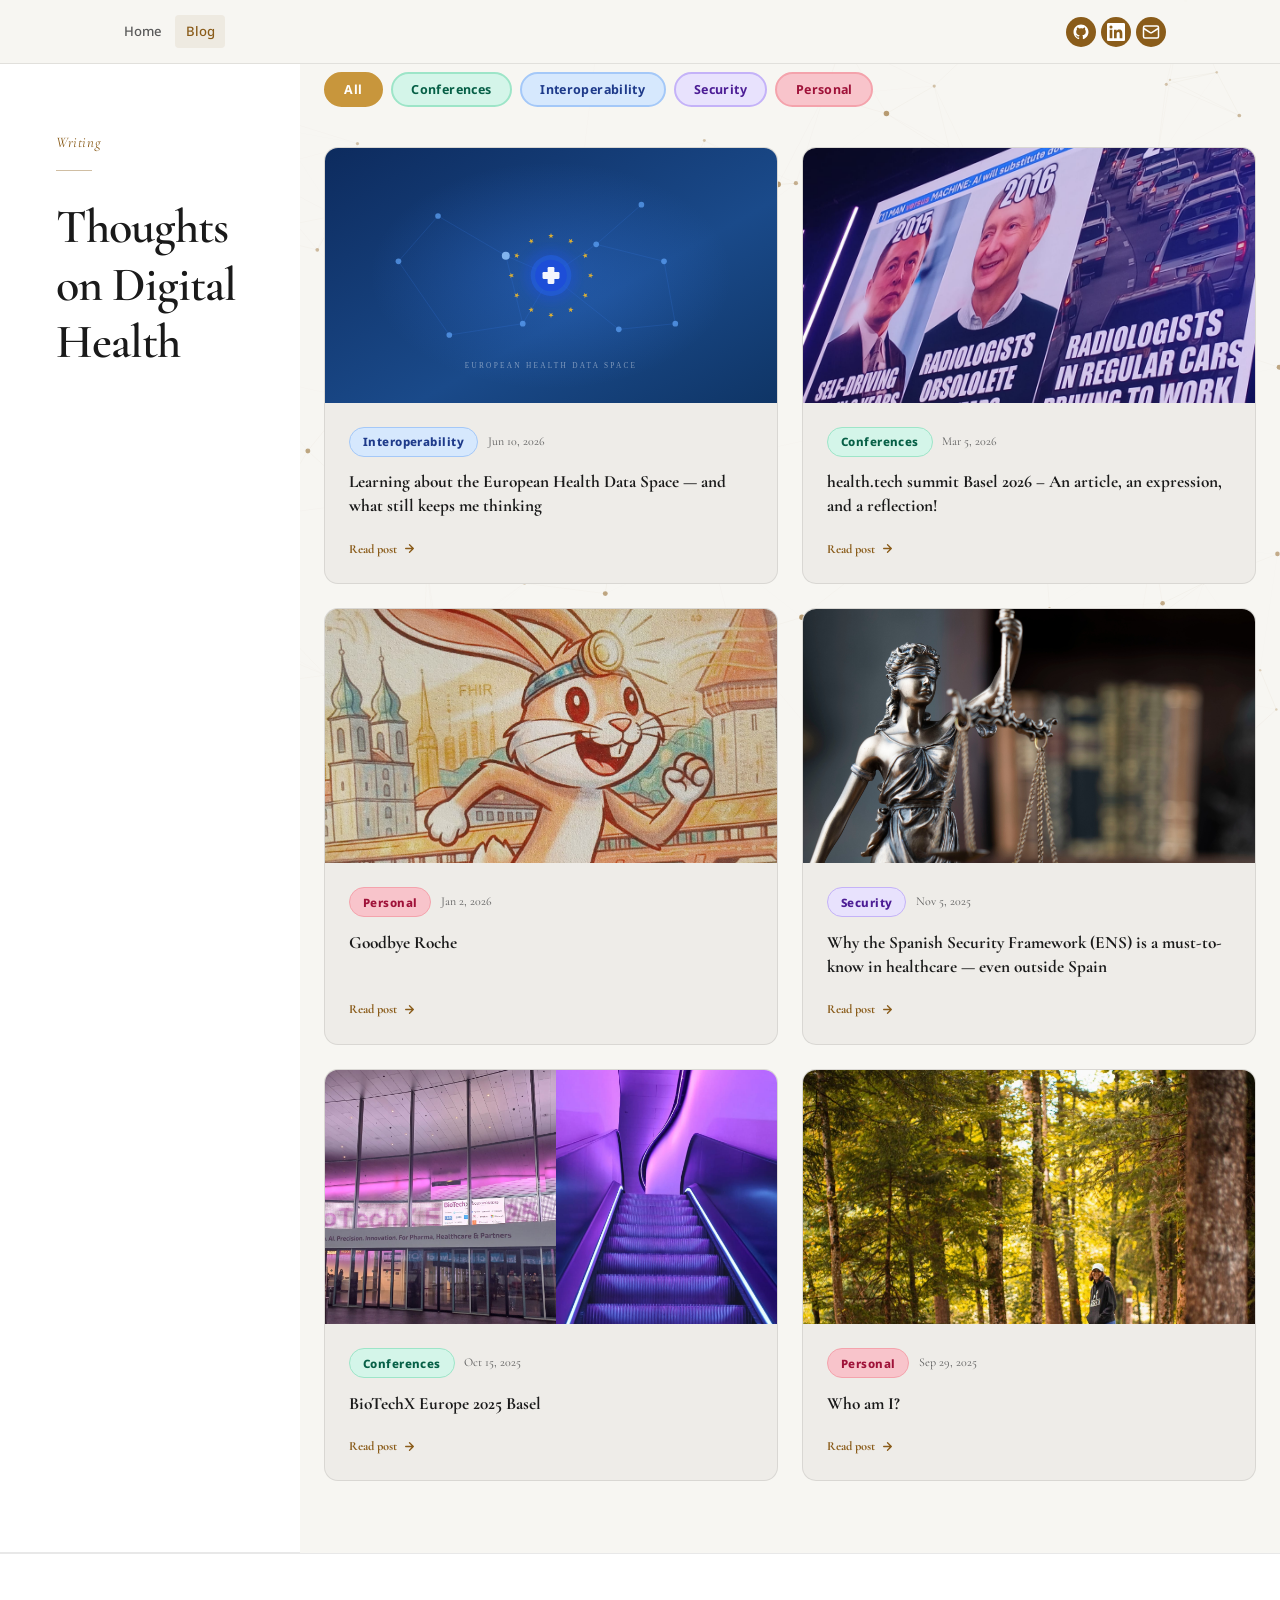
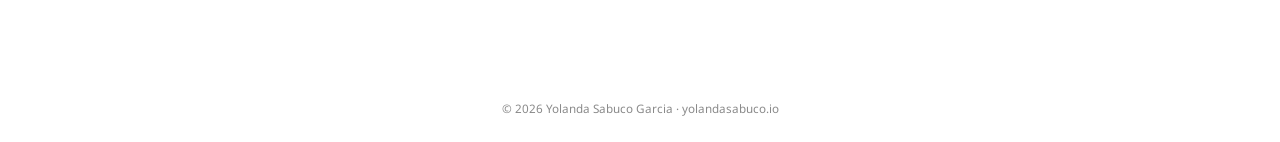
==== commit bd977817: "ehds post" ====
--- a/blog/index.html
+++ b/blog/index.html
@@ -47,11 +47,29 @@
     <div class="filter-row" role="group" aria-label="Filter posts by category">
       <button class="filter-btn active" data-filter="all">All</button>
       <button class="filter-btn" data-filter="conferences">Conferences</button>
+      <button class="filter-btn" data-filter="interoperability">Interoperability</button>
       <button class="filter-btn" data-filter="security">Security</button>
       <button class="filter-btn" data-filter="personal">Personal</button>
     </div>
 
     <div class="blog-grid">
+
+      <a class="blog-card" data-category="interoperability" href="entrada-blog-ehds.html">
+        <div class="blog-img-wrap">
+          <img class="blog-img" src="../images/blog/ehds-cover.svg" alt="European Health Data Space" loading="lazy">
+        </div>
+        <div class="blog-body">
+          <div class="blog-meta">
+            <span class="cat-pill cat-interoperability">Interoperability</span>
+            <span class="blog-date">Jun 10, 2026</span>
+          </div>
+          <div class="blog-title">Learning about the European Health Data Space — and what still keeps me thinking</div>
+          <span class="blog-read">
+            Read post
+            <svg viewBox="0 0 24 24" fill="none" stroke="currentColor" stroke-width="2.5" stroke-linecap="round" stroke-linejoin="round" aria-hidden="true"><path d="M5 12h14M12 5l7 7-7 7"/></svg>
+          </span>
+        </div>
+      </a>
 
       <a class="blog-card" data-category="conferences" href="health-tech-summit-2026.html">
         <div class="blog-img-wrap">
--- a/css/style.css
+++ b/css/style.css
@@ -504,16 +504,28 @@
 @media (max-width: 960px) {
   .intro-section {
     grid-template-columns: 1fr;
-    gap: 2.5rem;
+    gap: 2rem;
   }
-  .intro-section__video { justify-content: flex-start; }
-  .intro-video-label { font-size: 1.1rem; }
+  .intro-section__video { justify-content: center; }
+  .intro-video-wrap {
+    flex-direction: column-reverse;
+    align-items: center;
+    gap: 0.75rem;
+  }
+  .intro-video-label {
+    font-size: 1rem;
+    text-align: center;
+    transform: rotate(-3deg);
+    margin-right: 0;
+  }
+  .intro-video-circle { width: 180px; height: 180px; }
 }
 
 /* === HOBBIES SECTION === */
 .hobbies-section {
   padding: 4.5rem 3.5rem;
   border-bottom: 1px solid var(--border);
+  overflow: hidden;
 }
 
 .hobbies-inner {
@@ -1300,6 +1312,8 @@
 @media (max-width: 560px) {
   .skills-domain__grid,
   .skills-domain__grid--wide { grid-template-columns: repeat(2, 1fr); }
+  .skills-domain { padding: 1.1rem 1rem; }
+  .stag { white-space: normal; word-break: break-word; font-size: 0.7rem; }
 }
 
 /* === PROJECTS === */
@@ -1486,20 +1500,23 @@
   cursor: pointer; transition: all 180ms ease;
 }
 /* Default (inactive) */
-.filter-btn[data-filter="all"]         { background: #f5dfa0; color: #78350f; border-color: #e8c96a; }
-.filter-btn[data-filter="conferences"] { background: #d4f5e9; color: #065f46; border-color: #9de5c8; }
-.filter-btn[data-filter="security"]    { background: #e8e2fd; color: #4c1d95; border-color: #c4b2f8; }
-.filter-btn[data-filter="personal"]    { background: #f8c4cb; color: #9f1239; border-color: #f4a3ac; }
+.filter-btn[data-filter="all"]               { background: #f5dfa0; color: #78350f; border-color: #e8c96a; }
+.filter-btn[data-filter="conferences"]       { background: #d4f5e9; color: #065f46; border-color: #9de5c8; }
+.filter-btn[data-filter="interoperability"]  { background: #d6e8fd; color: #1e3a8a; border-color: #a4c8f8; }
+.filter-btn[data-filter="security"]          { background: #e8e2fd; color: #4c1d95; border-color: #c4b2f8; }
+.filter-btn[data-filter="personal"]          { background: #f8c4cb; color: #9f1239; border-color: #f4a3ac; }
 /* Active: darker fill, white text */
-.filter-btn[data-filter="all"].active         { background: #c8963c; color: #fff; border-color: #c8963c; }
-.filter-btn[data-filter="conferences"].active { background: #10b981; color: #fff; border-color: #10b981; }
-.filter-btn[data-filter="security"].active    { background: #8b5cf6; color: #fff; border-color: #8b5cf6; }
-.filter-btn[data-filter="personal"].active    { background: #f43f5e; color: #fff; border-color: #f43f5e; }
+.filter-btn[data-filter="all"].active               { background: #c8963c; color: #fff; border-color: #c8963c; }
+.filter-btn[data-filter="conferences"].active       { background: #10b981; color: #fff; border-color: #10b981; }
+.filter-btn[data-filter="interoperability"].active  { background: #2563eb; color: #fff; border-color: #2563eb; }
+.filter-btn[data-filter="security"].active          { background: #8b5cf6; color: #fff; border-color: #8b5cf6; }
+.filter-btn[data-filter="personal"].active          { background: #f43f5e; color: #fff; border-color: #f43f5e; }
 /* Hover */
-.filter-btn[data-filter="all"]:hover         { background: #f0cb6a; }
-.filter-btn[data-filter="conferences"]:hover { background: #b8eeda; }
-.filter-btn[data-filter="security"]:hover    { background: #d8d0fc; }
-.filter-btn[data-filter="personal"]:hover    { background: #f5aab5; }
+.filter-btn[data-filter="all"]:hover               { background: #f0cb6a; }
+.filter-btn[data-filter="conferences"]:hover       { background: #b8eeda; }
+.filter-btn[data-filter="interoperability"]:hover  { background: #bdd9fc; }
+.filter-btn[data-filter="security"]:hover          { background: #d8d0fc; }
+.filter-btn[data-filter="personal"]:hover          { background: #f5aab5; }
 .blog-grid { display: grid; grid-template-columns: repeat(auto-fill, minmax(300px, 1fr)); gap: 1.5rem; }
 .blog-card {
   background: var(--surface-2); border: 1px solid var(--border);
@@ -2238,6 +2255,25 @@
 
   .content-intro { padding: 4rem 1.5rem 2.5rem; }
   .content-intro__text { font-size: clamp(1.6rem, 6vw, 2.2rem); }
+
+  /* Intro section */
+  .intro-section { padding: 2.5rem 1.25rem 2rem; }
+  .intro-prompt-body { padding: 1.2rem 1.2rem; }
+  .intro-section__text p { font-size: 0.84rem; }
+
+  /* Blog CTA */
+  .blog-cta-btn { font-size: 0.65rem; padding: 0.5rem 1rem 0.5rem 0.8rem; gap: 0.5rem; }
+
+  /* Hobbies */
+  .hobbies-section { padding: 3rem 1.25rem; }
+  .hobbies-slide   { height: 200px; }
+
+  /* Expertise cards */
+  .expertise-card  { padding: 1.1rem 1rem; }
+  .expertise-section .container { padding: 0 1.25rem; }
+
+  /* Section titles */
+  .section-label { font-size: 0.7rem; }
 }
 
 @media (max-width: 480px) {
@@ -2270,4 +2306,16 @@
   .expertise-grid { grid-template-columns: 1fr; }
   .expertise-photo { max-width: 160px; }
   .expertise-cards { grid-template-columns: 1fr; }
-}
+
+  /* Intro section */
+  .intro-section { padding: 2rem 1rem 1.75rem; gap: 1.75rem; }
+  .intro-section__text p { font-size: 0.8rem; line-height: 1.75; }
+
+  /* Hobbies */
+  .hobbies-section { padding: 2.5rem 1rem; }
+  .hobbies-slide   { height: 220px; border-radius: 8px; }
+  .hobbies-btn     { width: 28px; height: 28px; font-size: 1.1rem; }
+
+  /* Blog CTA */
+  .blog-cta-btn { font-size: 0.62rem; letter-spacing: 0.07em; padding: 0.45rem 0.9rem 0.45rem 0.7rem; }
+}
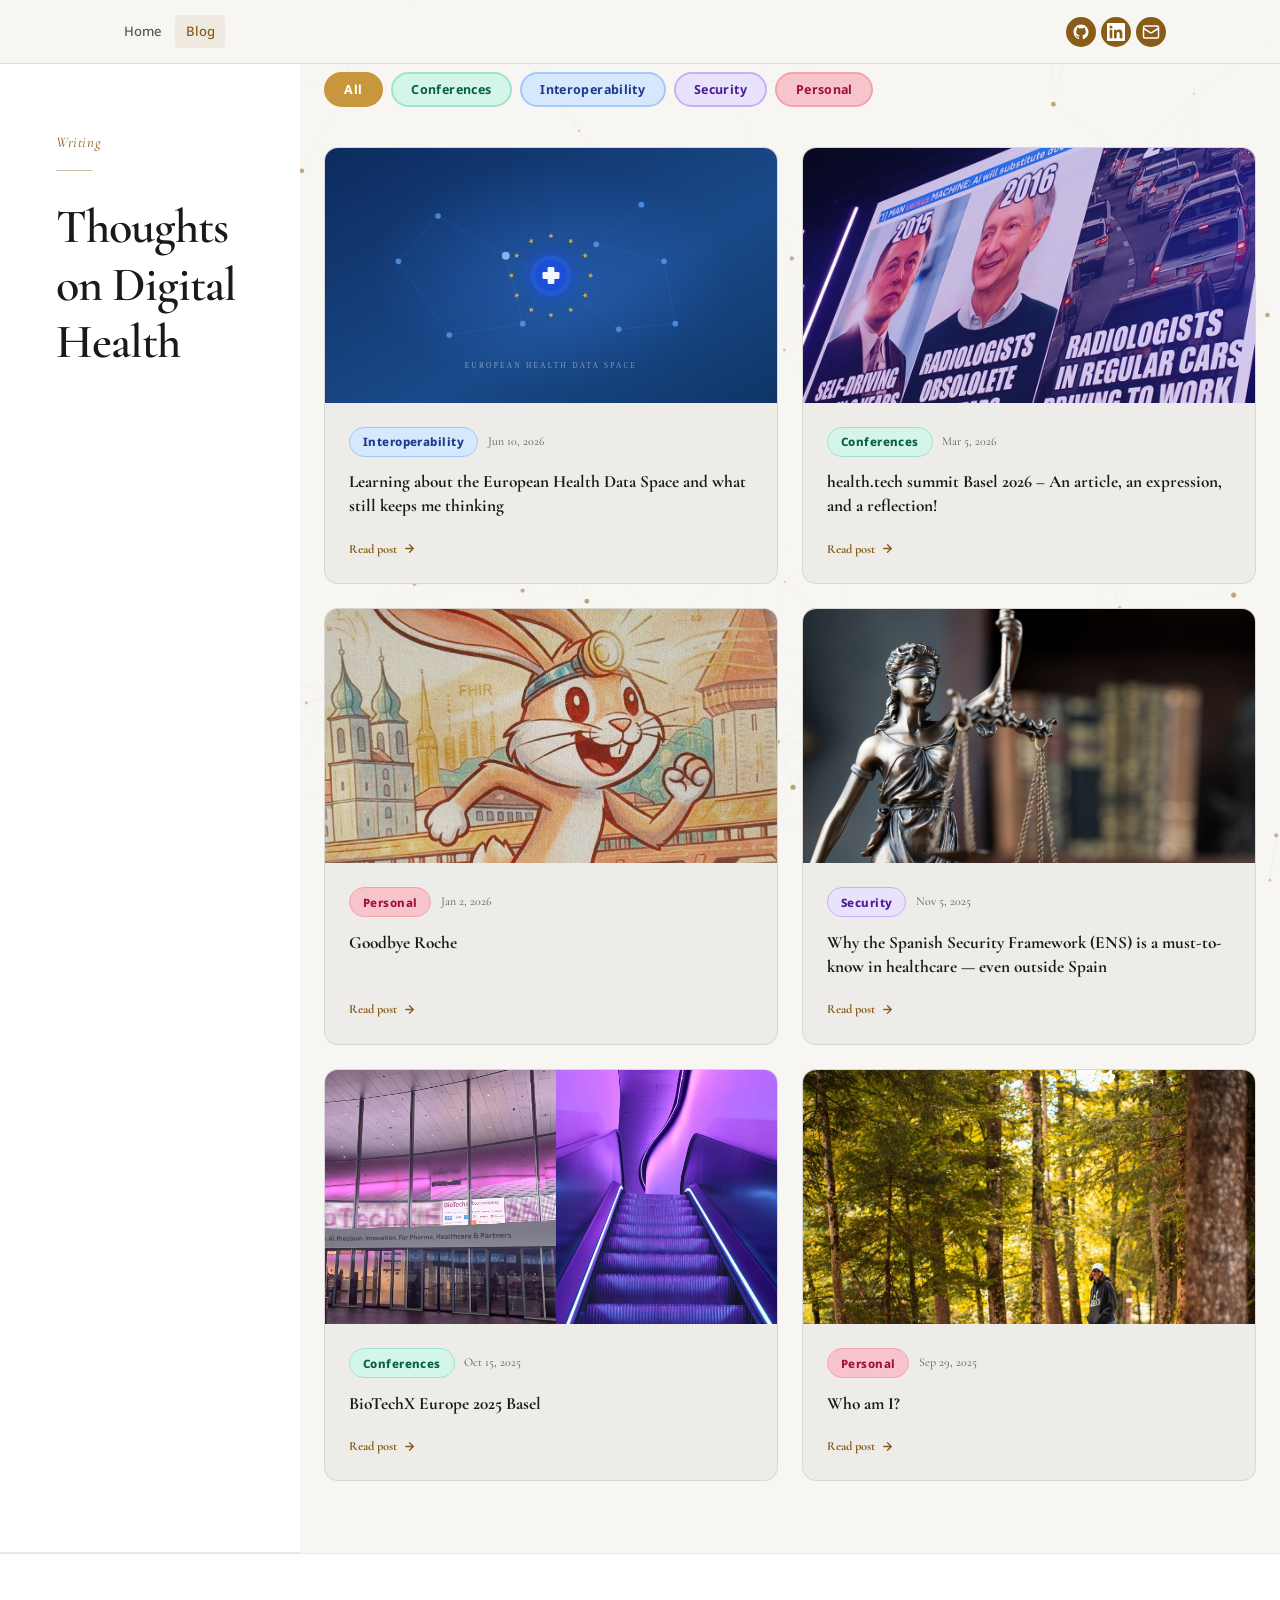
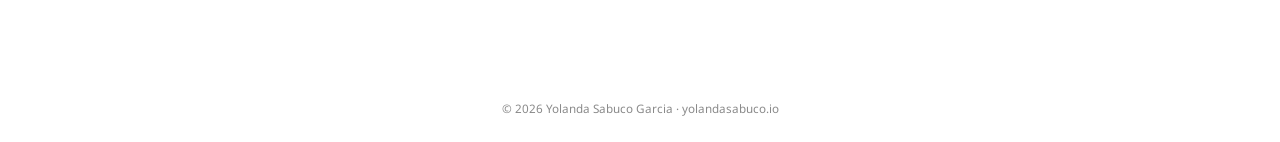
==== commit 9ec5ebeb: "post ehds - modified" ====
--- a/blog/index.html
+++ b/blog/index.html
@@ -63,7 +63,7 @@
             <span class="cat-pill cat-interoperability">Interoperability</span>
             <span class="blog-date">Jun 10, 2026</span>
           </div>
-          <div class="blog-title">Learning about the European Health Data Space — and what still keeps me thinking</div>
+          <div class="blog-title">Learning about the European Health Data Space and what still keeps me thinking</div>
           <span class="blog-read">
             Read post
             <svg viewBox="0 0 24 24" fill="none" stroke="currentColor" stroke-width="2.5" stroke-linecap="round" stroke-linejoin="round" aria-hidden="true"><path d="M5 12h14M12 5l7 7-7 7"/></svg>
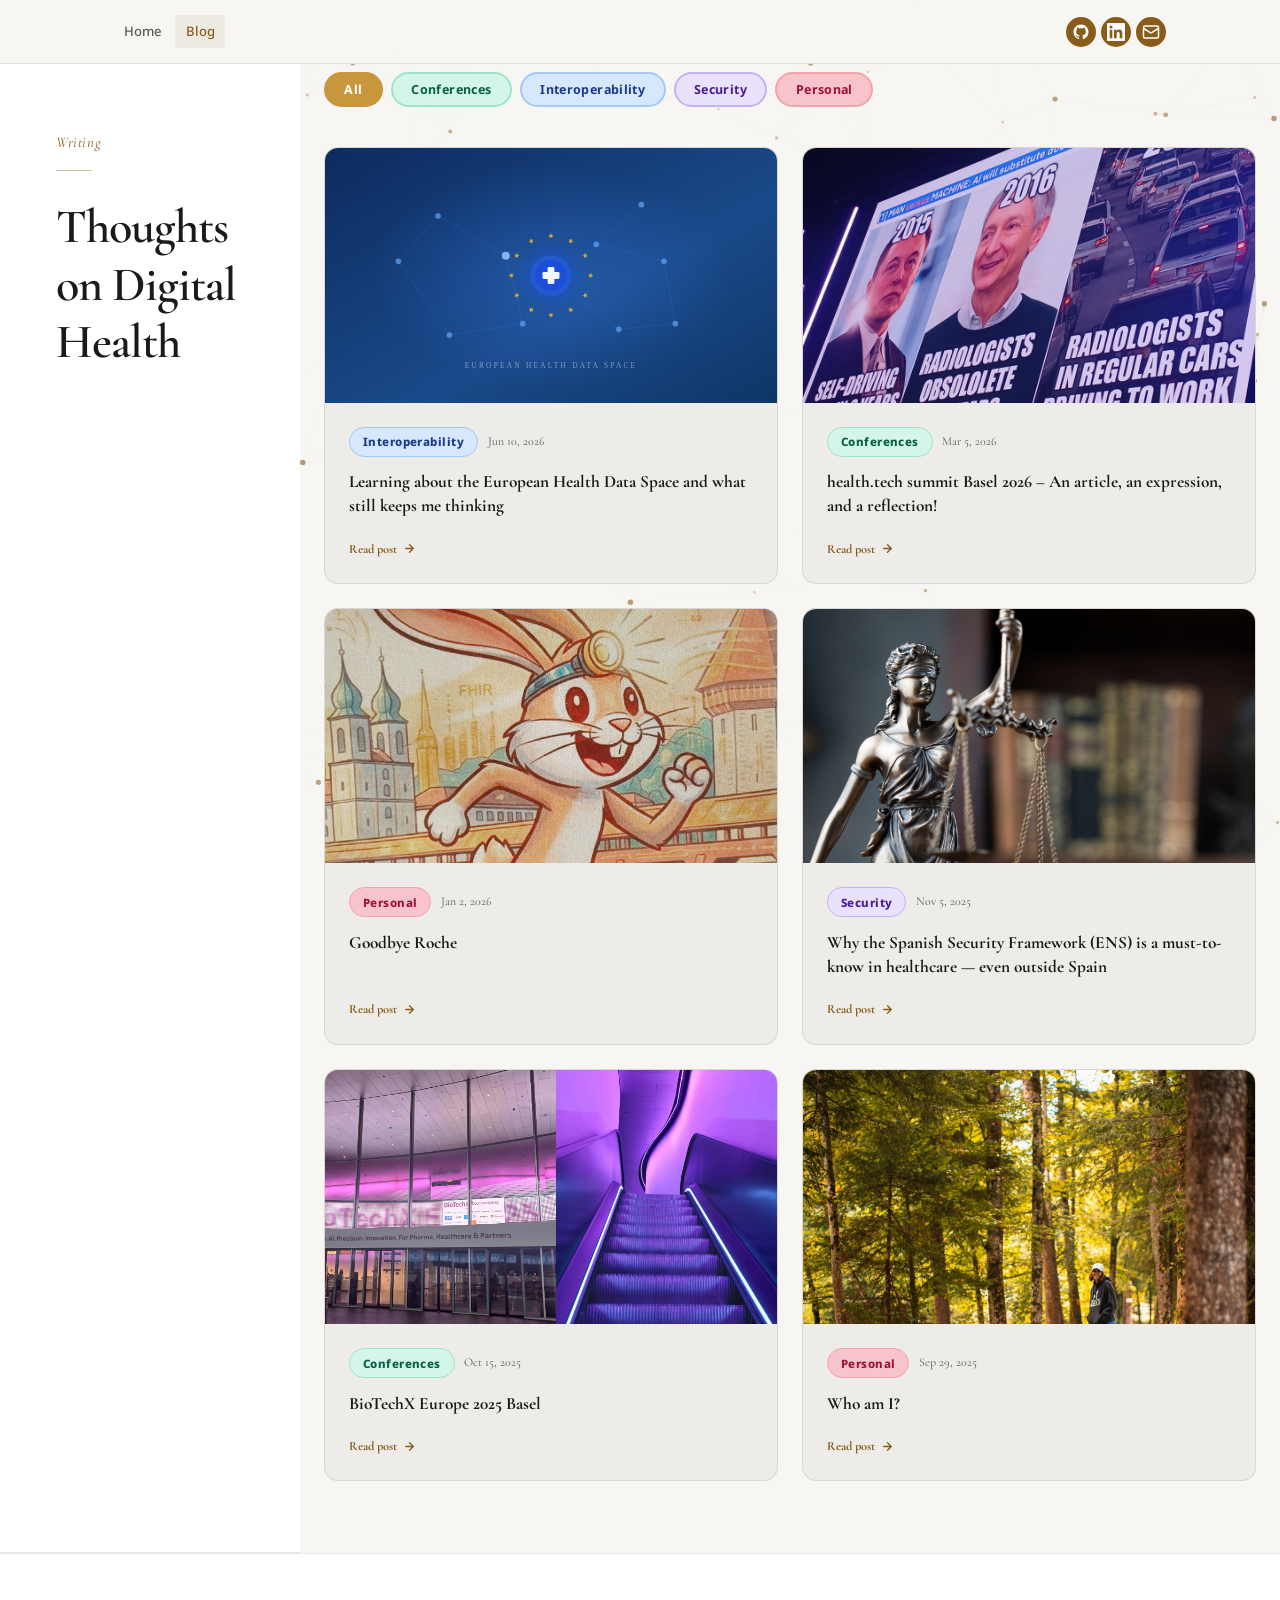
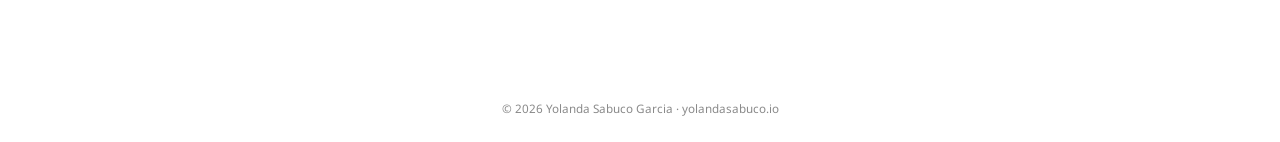
==== commit 6968cbd5: "post ehds - modified" ====
--- a/blog/index.html
+++ b/blog/index.html
@@ -54,7 +54,7 @@
 
     <div class="blog-grid">
 
-      <a class="blog-card" data-category="interoperability" href="entrada-blog-ehds.html">
+      <a class="blog-card" data-category="interoperability" href="ehds.html">
         <div class="blog-img-wrap">
           <img class="blog-img" src="../images/blog/ehds-cover.svg" alt="European Health Data Space" loading="lazy">
         </div>
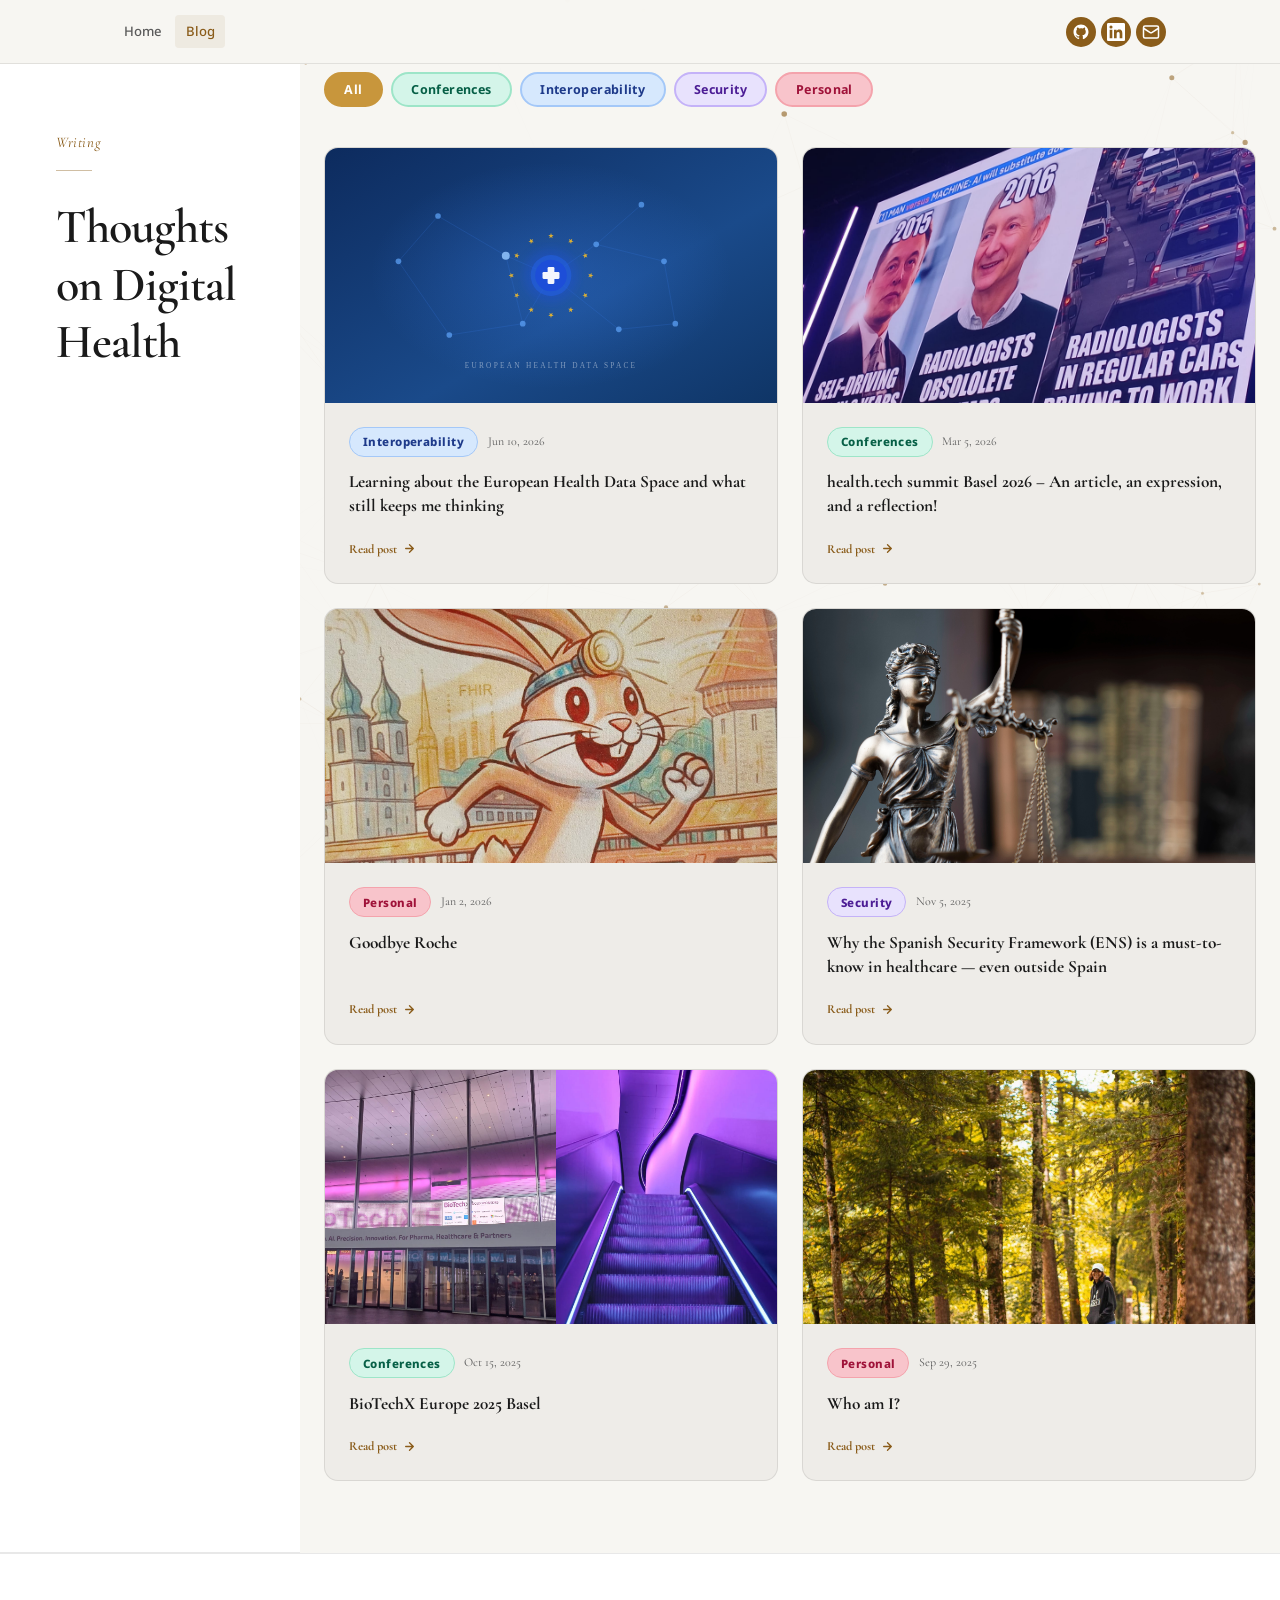
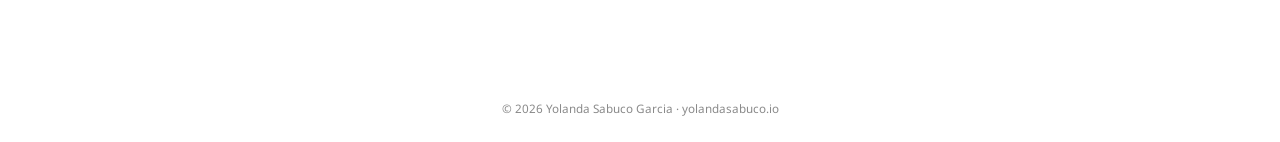
==== commit e1526794: "changed location to Spain" ====
--- a/blog/index.html
+++ b/blog/index.html
@@ -165,7 +165,7 @@
     <div class="footer__inner">
       <div class="footer__brand">
         <div class="footer__logo">Yolanda Sabuco Garcia</div>
-        <div class="footer__tagline">Senior Healthcare Interoperability Specialist · Luzern, Switzerland</div>
+        <div class="footer__tagline">Senior Healthcare Interoperability Specialist · Alicante, Spain</div>
       </div>
       <div class="footer__links">
         <a href="../index.html"        class="footer__link">Home</a>
--- a/css/style.css
+++ b/css/style.css
@@ -362,9 +362,8 @@
 
 /* === INTRO SECTION === */
 .intro-section {
-  display: grid;
-  grid-template-columns: 1fr 320px;
-  gap: 3rem;
+  display: flex;
+  justify-content: center;
   align-items: center;
   padding: 5rem 3.5rem 4rem;
   border-bottom: 1px solid var(--border);
@@ -372,6 +371,8 @@
 
 /* AI Prompt card */
 .intro-section__text {
+  max-width: 720px;
+  width: 100%;
   background: #111110;
   border: 1px solid rgba(200,150,60,0.25);
   border-radius: var(--radius-lg);
